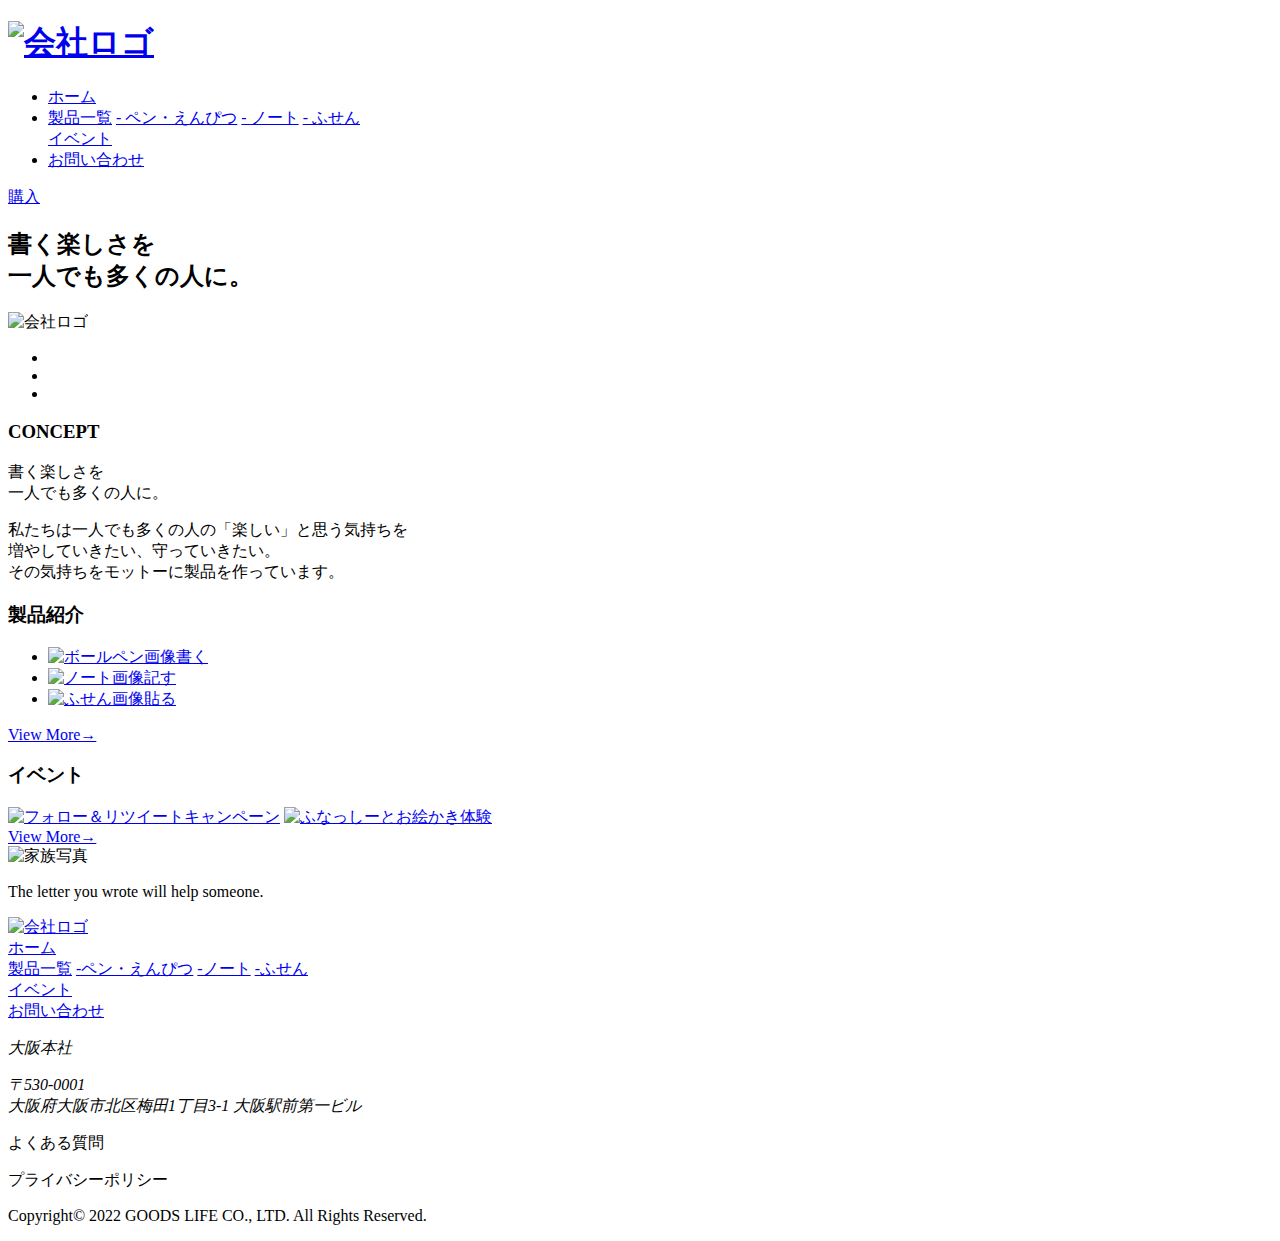
==== index.html @ 9e08b21b "Create index.html" ====
<!DOCTYPE html>
<html lang="ja">
  <head>
    <meta charset="UTF-8" />
    <meta http-equiv="X-UA-Compatible" content="IE=edge" />
    <meta name="viewport" content="width=device-width, initial-scale=1.0" />
    <title>GOODS LIFE (グッズライフ) | 公式サイト</title>
    <link rel="stylesheet" href="css/style_reset.css" />
    <link rel="stylesheet" href="css/vegas.min.css" />
    <link rel="stylesheet" href="css/slick.css" />
    <link rel="stylesheet" href="css/slick-theme.css" />
    <link rel="stylesheet" href="css/style.css" />
  </head>

  <body class="topPage" id="topPage">
    <div class="wrap">
      <header>
        <h1 class="h1logo">
          <a href="#" id="page_top"
            ><img
              src="images/SVG/logo_color.svg"
              alt="会社ロゴ"
              width="300"
              height="94"
          /></a>
        </h1>
        <nav class="header_nav">
          <div class="nav_box">
            <ul class="nav_hamburger">
              <li>
                <a class="btn border" href="#page_top"><span>ホーム</span></a>
              </li>
              <li>
                <a class="btn border" href="product.html"
                  ><span>製品一覧</span></a
                >
                <a class="btn" href="product.html"
                  ><span>- ペン・えんぴつ</span></a
                >
                <a class="btn" href="product.html"><span>- ノート</span></a>
                <a class="btn" href="product.html"><span>- ふせん</span></a>
              </li>

              <a class="btn border" href="event.html"><span>イベント</span></a>

              <li>
                <a class="btn border" href="contact.html"
                  ><span>お問い合わせ</span></a
                >
              </li>
            </ul>
          </div>
        </nav>
        <div class="btn_design">
          <div class="buy_btn">
            <a href="https://www.rakuten.co.jp/" target="_blank">購入</a>
          </div>
          <div class="menu_btn" id="menu_btn">
            <span></span><span></span><span></span>
          </div>
        </div>
      </header>

      <main>
        <div class="main_view">
          <div class="main_logo">
            <h2 class="logo_slide">
              書く楽しさを<br />
              一人でも多くの人に。
            </h2>
            <img
              src="images/SVG/logo_monotone.svg"
              alt="会社ロゴ"
              width="300"
              height="94"
            />
          </div>
          <ul class="slide">
            <li><img src="images/redpen.jpg" alt="" width="3" height="2" /></li>
            <li>
              <img src="images/color_note.jpg" alt="" width="3" height="2" />
            </li>
            <li>
              <img src="images/color_husen.jpg" alt="" width="3" height="2" />
            </li>
          </ul>
        </div>

        <section class="concept_section">
          <div class="concept_Content">
            <h3 class="h3title">CONCEPT</h3>
            <p class="concept_message">
              書く楽しさを<br />
              一人でも多くの人に。
            </p>
            <p class="concept_index">
              私たちは一人でも多くの人の「楽しい」と思う気持ちを<br />
              増やしていきたい、守っていきたい。<br />
              その気持ちをモットーに製品を作っています。
            </p>
          </div>
        </section>

        <section class="product_section">
          <div class="product_Content">
            <h3 class="h3title">製品紹介</h3>
            <ul class="product_Slide">
              <li>
                <a href="product.html"
                  ><img
                    src="images/redpen.jpg"
                    alt="ボールペン画像"
                    width="499"
                    height="323"
                  /><span>書く</span></a
                >
              </li>
              <li>
                <a href="product.html">
                  <img
                    src="images/plan_note.jpg"
                    alt="ノート画像"
                    width="499"
                    height="323"
                  /><span>記す</span></a
                >
              </li>
              <li>
                <a href="product.html">
                  <img
                    src="images/onecolor_husen.jpg"
                    alt="ふせん画像"
                    width="499"
                    height="323"
                  /><span>貼る</span></a
                >
              </li>
            </ul>
            <a class="hero_btn" href="product.html">View More→</a>
          </div>
        </section>

        <section class="event_section">
          <div class="event_Content">
            <h3 class="h3title">イベント</h3>
            <div class="banner_Slide">
              <a href="event.html" class="bannerSlide_img1"
                ><img
                  src="images/pen_banner.png"
                  alt="フォロー＆リツイートキャンペーン"
                  width="485"
                  height="280"
              /></a>
              <a href="event.html" class="bannerSlide_img2">
                <img
                  src="images/picture_eventbanner.png"
                  alt="ふなっしーとお絵かき体験"
                  width="485"
                  height="280"
              /></a>
            </div>
            <a class="hero_btn" href="event.html">View More→</a>
          </div>
        </section>
      </main>

      <footer>
        <div class="footer_box1">
          <img src="images/familyphoto.jpg" alt="家族写真" />
          <div class="family_logo">
            <p>The letter you wrote <span>will help someone.</span></p>
          </div>
        </div>
        <div class="footer_box2">
          <a href="#">
            <img
              src="images/SVG/logo_monotone.svg"
              alt="会社ロゴ"
              width="300"
              height="94"
            />
          </a>
          <nav class="footer_nav">
            <div class="home_nav">
              <a href="#"><span>ホーム</span></a>
            </div>
            <div class="product_nav">
              <a href="product.html"><span>製品一覧</span></a>
              <a href="product.html"><span>-ペン・えんぴつ</span></a>
              <a href="product.html"><span>-ノート</span></a>
              <a href="product.html"><span>-ふせん</span></a>
            </div>
            <div class="event_nav">
              <a href="event.html"><span>イベント</span></a>
            </div>
            <div class="contact_nav">
              <a href="contact.html"><span>お問い合わせ</span></a>
            </div>
          </nav>
          <address>
            <div class="footer_address">
              <p>大阪本社</p>
              <p>
                〒530-0001<br />
                大阪府大阪市北区梅田1丁目3-1 大阪駅前第一ビル
              </p>
            </div>
          </address>
          <div class="footer_copyright">
            <div class="footer_privacy">
              <p>よくある質問</p>
              <p>プライバシーポリシー</p>
            </div>
            <p class="footercopyright_item">
              Copyright© 2022 GOODS LIFE CO., LTD. All Rights Reserved.
            </p>
          </div>
        </div>
      </footer>
    </div>

    <script src="https://ajax.googleapis.com/ajax/libs/jquery/3.6.0/jquery.min.js"></script>
    <script src="js/vegas.min.js"></script>
    <script src="js/slick.min.js"></script>

    <script>
      $(document).ready(function () {
        $(".slide").slick({
          autoplay: true,
          fade: true,
          cssEase: "linear",
          speed: 2000,
          autoplaySpeed: 2000,
        });
      });

      $(document).ready(function () {
        $(".product_Slide").slick({
          dots: true,
          infinite: true,
          slidesToShow: 2,
          slidesToScroll: 1,
          arrows: true,
          prevArrow:
            '<img src="images/矢印ボタン　左2.jpeg" class="slide-arrow prev-arrow">',
          nextArrow:
            '<img src="images/矢印ボタン　右2.jpeg" class="slide-arrow next-arrow">',
          responsive: [
            {
              breakpoint: 640,
              settings: {
                slidesToShow: 1,
                slidesToScroll: 1,
                autoplay: true,
              },
            },
          ],
        });
      });

      function toggleNav() {
        let body = document.body;
        let menu_btn = document.getElementById("menu_btn");
        menu_btn.addEventListener("pointerup", function () {
          body.classList.toggle("navOpen");
        });
      }
      toggleNav();

      function btn() {
        let body = document.body;
        let btn = document.getElementsByClassName("btn");
        let btns = Array.from(btn);
        btns.forEach(function (btn) {
          btn.addEventListener("pointerup", function () {
            body.classList.remove("navOpen");
          });
        });
      }
      btn();

      $(".menu_btn").click(function () {
        $(this).toggleClass("active");
      });
    </script>
  </body>
</html>
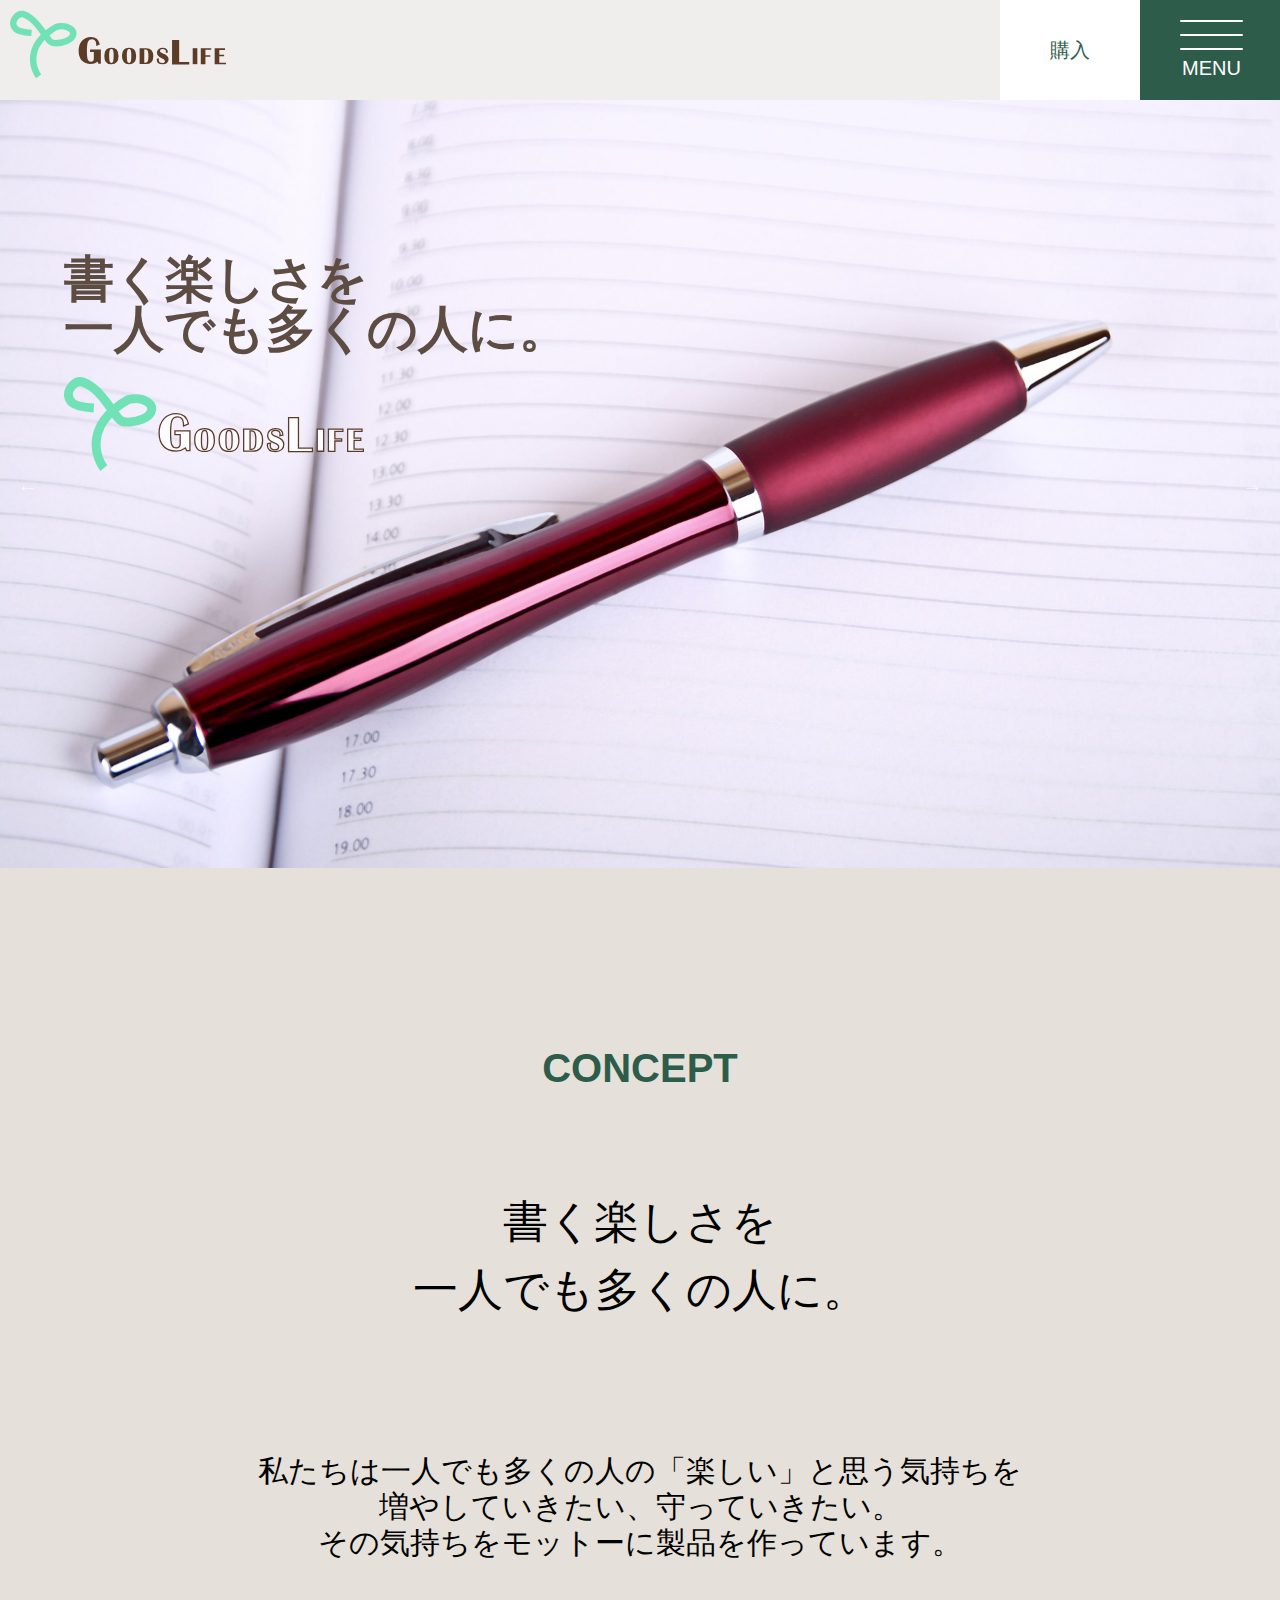
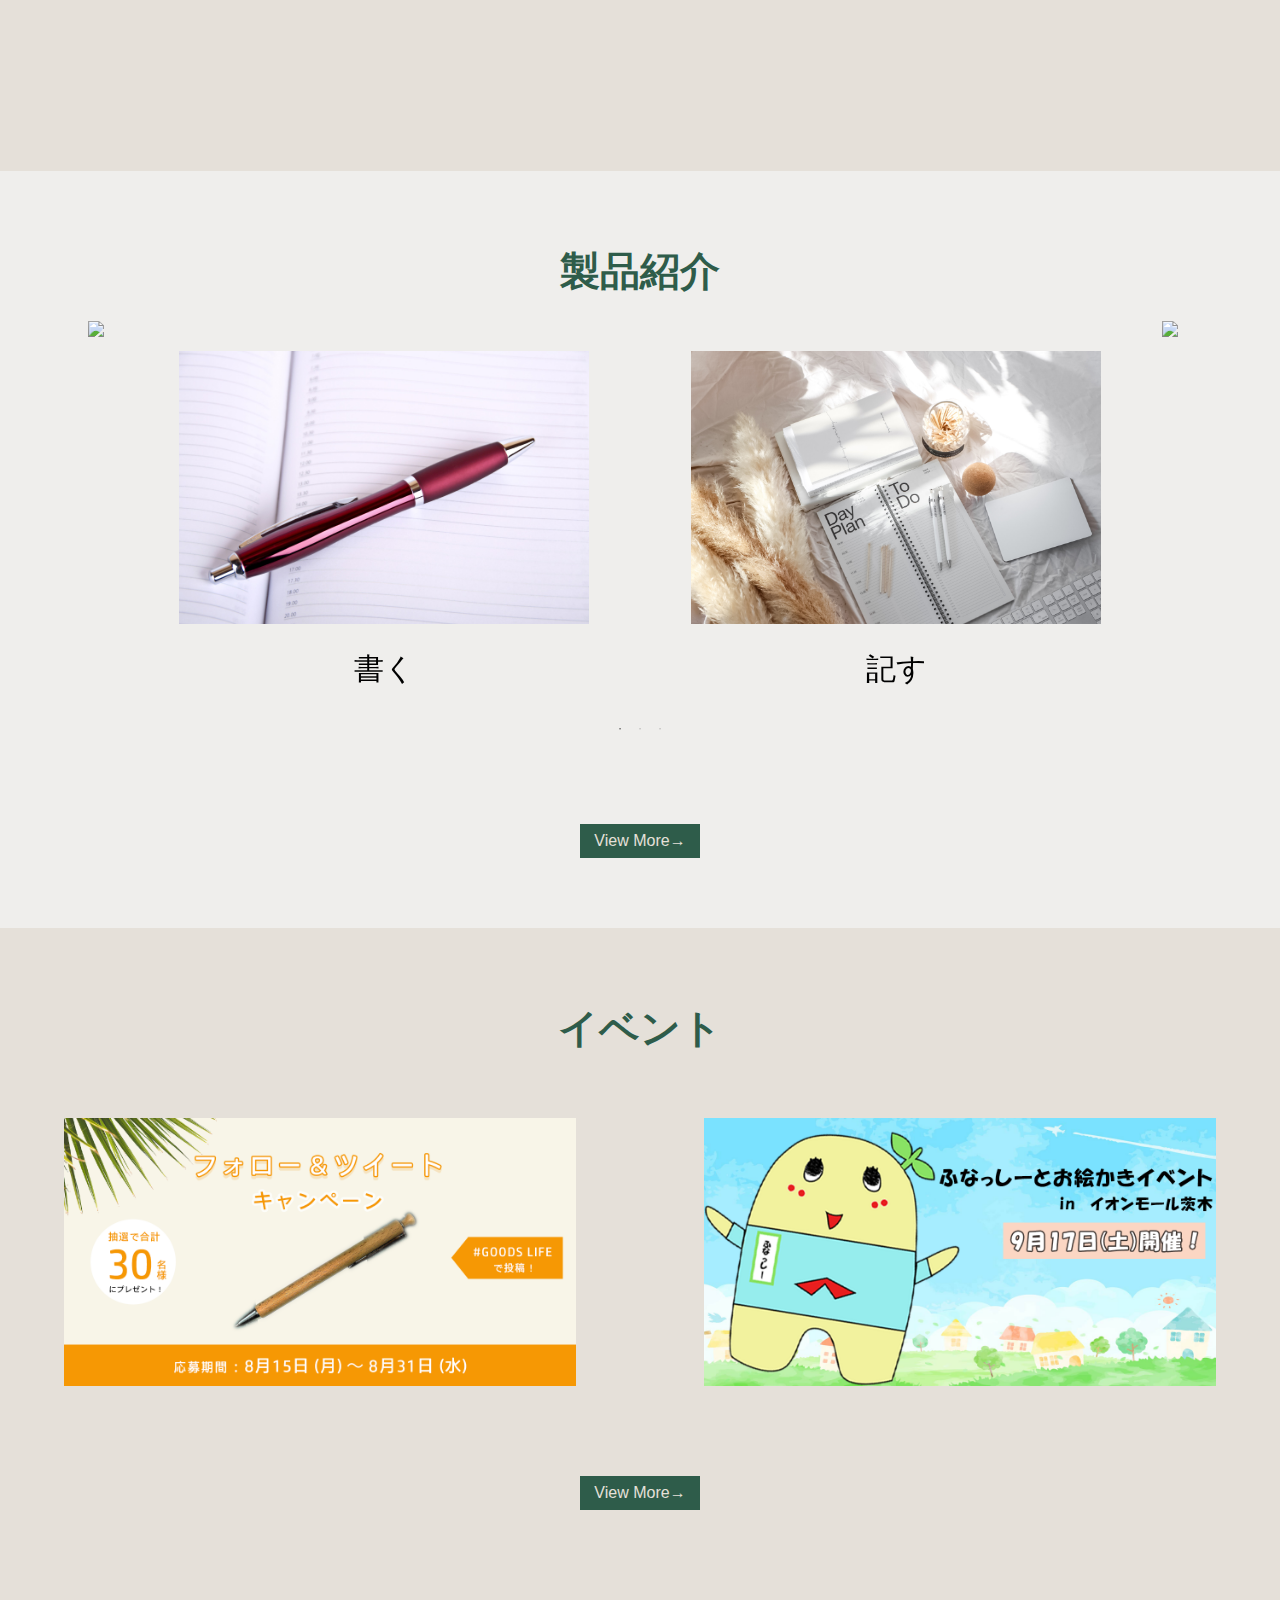
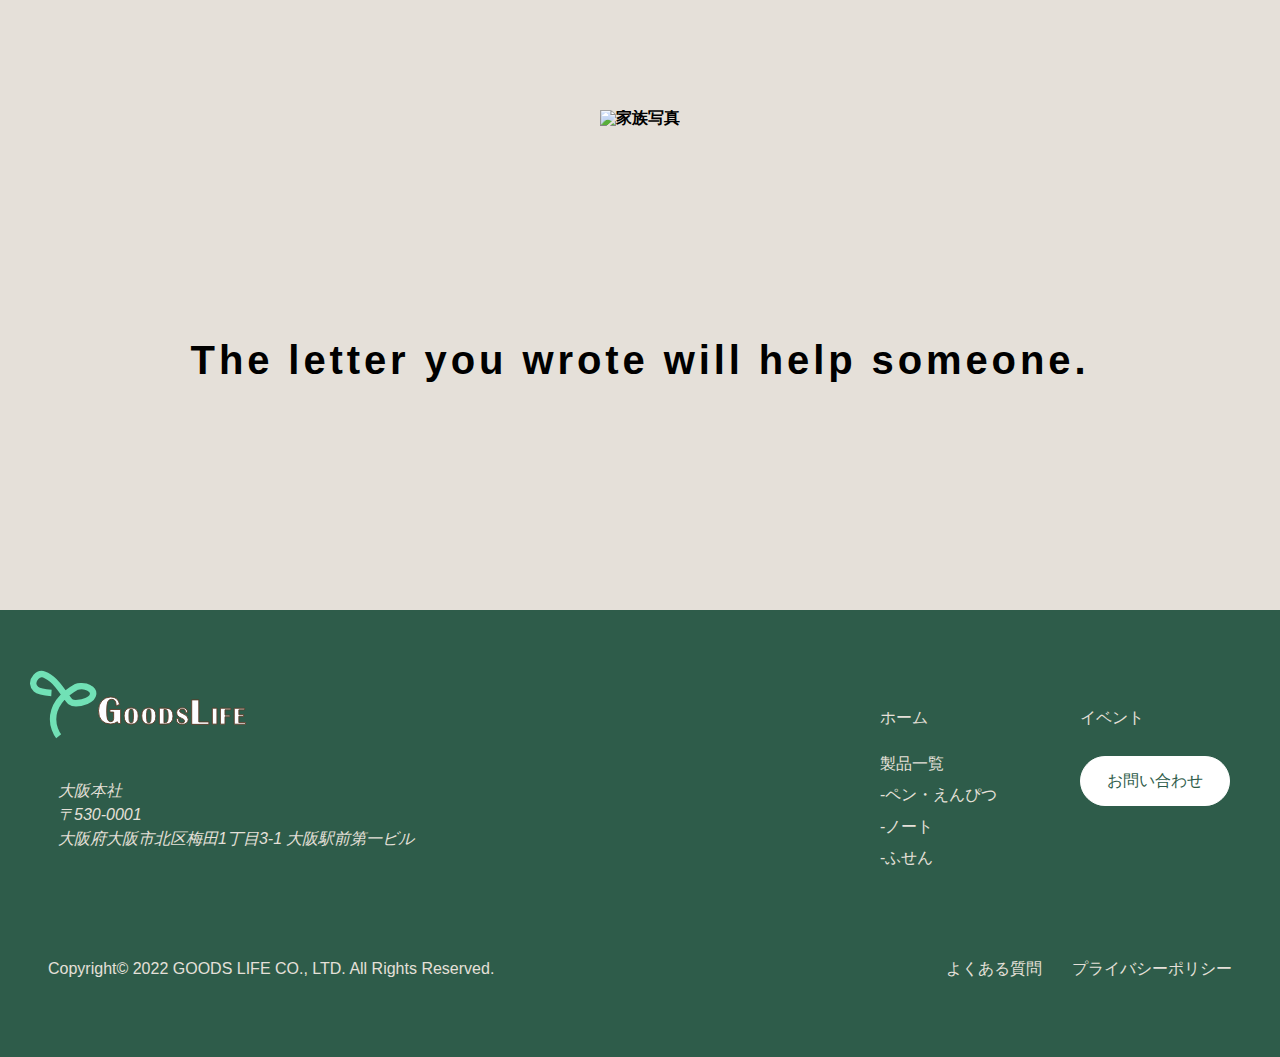
==== commit 253fb745: "Update index.html" ====
--- a/index.html
+++ b/index.html
@@ -28,7 +28,7 @@
           <div class="nav_box">
             <ul class="nav_hamburger">
               <li>
-                <a class="btn border" href="#page_top"><span>ホーム</span></a>
+                <a class="btn border" href="index.html"><span>ホーム</span></a>
               </li>
               <li>
                 <a class="btn border" href="product.html"
--- a/css/vegas.min.css
+++ b/css/vegas.min.css
@@ -0,0 +1,2 @@
+.vegas-content-scrollable,.vegas-overlay,.vegas-slide,.vegas-slide-inner,.vegas-timer{position:absolute;top:0;left:0;bottom:0;right:0;overflow:hidden;border:none;padding:0;margin:0}.vegas-content-scrollable{position:relative;height:100%;overflow:auto}.vegas-overlay{opacity:.5;background:url(./overlays/02.png) center center}.vegas-timer{top:auto;bottom:0;height:2px}.vegas-timer-progress{width:0%;height:100%;background:#fff;transition:width ease-out}.vegas-timer-running .vegas-timer-progress{width:100%}.vegas-slide,.vegas-slide-inner{margin:0;padding:0;background:center center no-repeat;transform:translateZ(0);will-change:transform,opacity}body .vegas-container{overflow:hidden!important;position:relative}.vegas-video{min-width:100%;min-height:100%;width:auto;height:auto}body.vegas-container{overflow:auto;position:static;z-index:-2}body.vegas-container>.vegas-overlay,body.vegas-container>.vegas-slide,body.vegas-container>.vegas-timer{position:fixed;z-index:-1}.vegas-transition-blur,.vegas-transition-blur2{opacity:0;filter:blur(32px) brightness(1.01)}.vegas-transition-blur-in,.vegas-transition-blur2-in{opacity:1;filter:blur(0) brightness(1.01)}.vegas-transition-blur2-out{opacity:0}.vegas-transition-burn,.vegas-transition-burn2{opacity:0;filter:contrast(1000%) saturate(1000%)}.vegas-transition-burn-in,.vegas-transition-burn2-in{opacity:1;filter:contrast(100%) saturate(100%)}.vegas-transition-burn2-out{opacity:0;filter:contrast(1000%) saturate(1000%)}.vegas-transition-fade,.vegas-transition-fade2{opacity:0}.vegas-transition-fade-in,.vegas-transition-fade2-in{opacity:1}.vegas-transition-fade2-out{opacity:0}.vegas-transition-flash,.vegas-transition-flash2{opacity:0;filter:brightness(25)}.vegas-transition-flash-in,.vegas-transition-flash2-in{opacity:1;filter:brightness(1)}.vegas-transition-flash2-out{opacity:0;filter:brightness(25)}.vegas-transition-negative,.vegas-transition-negative2{opacity:0;filter:invert(100%)}.vegas-transition-negative-in,.vegas-transition-negative2-in{opacity:1;filter:invert(0)}.vegas-transition-negative2-out{opacity:0;filter:invert(100%)}.vegas-transition-slideDown,.vegas-transition-slideDown2{transform:translateY(-100%)}.vegas-transition-slideDown-in,.vegas-transition-slideDown2-in{transform:translateY(0)}.vegas-transition-slideDown2-out{transform:translateY(100%)}.vegas-transition-slideLeft,.vegas-transition-slideLeft2{transform:translateX(100%)}.vegas-transition-slideLeft-in,.vegas-transition-slideLeft2-in{transform:translateX(0)}.vegas-transition-slideLeft2-out,.vegas-transition-slideRight,.vegas-transition-slideRight2{transform:translateX(-100%)}.vegas-transition-slideRight-in,.vegas-transition-slideRight2-in{transform:translateX(0)}.vegas-transition-slideRight2-out{transform:translateX(100%)}.vegas-transition-slideUp,.vegas-transition-slideUp2{transform:translateY(100%)}.vegas-transition-slideUp-in,.vegas-transition-slideUp2-in{transform:translateY(0)}.vegas-transition-slideUp2-out{transform:translateY(-100%)}.vegas-transition-swirlLeft,.vegas-transition-swirlLeft2{transform:scale(2) rotate(35deg);opacity:0}.vegas-transition-swirlLeft-in,.vegas-transition-swirlLeft2-in{transform:scale(1) rotate(0);opacity:1}.vegas-transition-swirlLeft2-out,.vegas-transition-swirlRight,.vegas-transition-swirlRight2{transform:scale(2) rotate(-35deg);opacity:0}.vegas-transition-swirlRight-in,.vegas-transition-swirlRight2-in{transform:scale(1) rotate(0);opacity:1}.vegas-transition-swirlRight2-out{transform:scale(2) rotate(35deg);opacity:0}.vegas-transition-zoomIn,.vegas-transition-zoomIn2{transform:scale(0);opacity:0}.vegas-transition-zoomIn-in,.vegas-transition-zoomIn2-in{transform:scale(1);opacity:1}.vegas-transition-zoomIn2-out,.vegas-transition-zoomOut,.vegas-transition-zoomOut2{transform:scale(2);opacity:0}.vegas-transition-zoomOut-in,.vegas-transition-zoomOut2-in{transform:scale(1);opacity:1}.vegas-transition-zoomOut2-out{transform:scale(0);opacity:0}.vegas-animation-kenburns{-webkit-animation:kenburns ease-out;animation:kenburns ease-out}@-webkit-keyframes kenburns{0%{transform:scale(1.5)}100%{transform:scale(1)}}@keyframes kenburns{0%{transform:scale(1.5)}100%{transform:scale(1)}}.vegas-animation-kenburnsDownLeft{-webkit-animation:kenburnsDownLeft ease-out;animation:kenburnsDownLeft ease-out}@-webkit-keyframes kenburnsDownLeft{0%{transform:scale(1.5) translate(10%,-10%)}100%{transform:scale(1) translate(0,0)}}@keyframes kenburnsDownLeft{0%{transform:scale(1.5) translate(10%,-10%)}100%{transform:scale(1) translate(0,0)}}.vegas-animation-kenburnsDownRight{-webkit-animation:kenburnsDownRight ease-out;animation:kenburnsDownRight ease-out}@-webkit-keyframes kenburnsDownRight{0%{transform:scale(1.5) translate(-10%,-10%)}100%{transform:scale(1) translate(0,0)}}@keyframes kenburnsDownRight{0%{transform:scale(1.5) translate(-10%,-10%)}100%{transform:scale(1) translate(0,0)}}.vegas-animation-kenburnsDown{-webkit-animation:kenburnsDown ease-out;animation:kenburnsDown ease-out}@-webkit-keyframes kenburnsDown{0%{transform:scale(1.5) translate(0,-10%)}100%{transform:scale(1) translate(0,0)}}@keyframes kenburnsDown{0%{transform:scale(1.5) translate(0,-10%)}100%{transform:scale(1) translate(0,0)}}.vegas-animation-kenburnsLeft{-webkit-animation:kenburnsLeft ease-out;animation:kenburnsLeft ease-out}@-webkit-keyframes kenburnsLeft{0%{transform:scale(1.5) translate(10%,0)}100%{transform:scale(1) translate(0,0)}}@keyframes kenburnsLeft{0%{transform:scale(1.5) translate(10%,0)}100%{transform:scale(1) translate(0,0)}}.vegas-animation-kenburnsRight{-webkit-animation:kenburnsRight ease-out;animation:kenburnsRight ease-out}@-webkit-keyframes kenburnsRight{0%{transform:scale(1.5) translate(-10%,0)}100%{transform:scale(1) translate(0,0)}}@keyframes kenburnsRight{0%{transform:scale(1.5) translate(-10%,0)}100%{transform:scale(1) translate(0,0)}}.vegas-animation-kenburnsUpLeft{-webkit-animation:kenburnsUpLeft ease-out;animation:kenburnsUpLeft ease-out}@-webkit-keyframes kenburnsUpLeft{0%{transform:scale(1.5) translate(10%,10%)}100%{transform:scale(1) translate(0,0)}}@keyframes kenburnsUpLeft{0%{transform:scale(1.5) translate(10%,10%)}100%{transform:scale(1) translate(0,0)}}.vegas-animation-kenburnsUpRight{-webkit-animation:kenburnsUpRight ease-out;animation:kenburnsUpRight ease-out}@-webkit-keyframes kenburnsUpRight{0%{transform:scale(1.5) translate(-10%,10%)}100%{transform:scale(1) translate(0,0)}}@keyframes kenburnsUpRight{0%{transform:scale(1.5) translate(-10%,10%)}100%{transform:scale(1) translate(0,0)}}.vegas-animation-kenburnsUp{-webkit-animation:kenburnsUp ease-out;animation:kenburnsUp ease-out}@-webkit-keyframes kenburnsUp{0%{transform:scale(1.5) translate(0,10%)}100%{transform:scale(1) translate(0,0)}}@keyframes kenburnsUp{0%{transform:scale(1.5) translate(0,10%)}100%{transform:scale(1) translate(0,0)}}
+/*# sourceMappingURL=vegas.min.css.map */
--- a/css/style.css
+++ b/css/style.css
@@ -0,0 +1,915 @@
+@charset "utf-8";
+
+body {
+  font-size: 1.6rem;
+  font-family: Arial, Helvetica, sans-serif;
+  color: black;
+  background: #e5e0d9;
+}
+.wrap {
+  overflow: hidden;
+}
+/*navの共通部分*/
+header {
+  position: fixed;
+  top: 0px;
+  left: 0;
+  width: 100%;
+  background: #efeeec;
+  z-index: 900;
+  display: flex;
+  justify-content: space-between;
+}
+.h1logo {
+  padding: 10px 10px;
+}
+.h1logo img,
+.main_logo img {
+  width: 216px;
+  height: 69px;
+}
+.btn_design {
+  display: flex;
+  position: relative;
+  z-index: 999;
+  cursor: pointer;
+}
+.header_nav {
+  background: #2e5c4a;
+  position: fixed;
+  width: 280px;
+  height: 100%;
+  right: 0;
+  top: 0;
+  transform: translateX(100%);
+  transition: all 0.5s;
+  z-index: 998;
+}
+.navOpen .header_nav {
+  transform: translateX(0);
+}
+.nav_hamburger {
+  display: block;
+  border-bottom: 1px solid #fff;
+  padding-top: 100px;
+}
+.nav_hamburger a {
+  display: block;
+  color: #fff;
+  padding: 2em;
+}
+.nav_hamburger a span:hover {
+  border-bottom: 1px solid;
+}
+.border {
+  border-top: 1px solid #fff;
+}
+.buy_btn {
+  height: 100px;
+  width: 140px;
+  background: #fff;
+  padding: 40px 0;
+  text-align: center;
+}
+.buy_btn a {
+  color: #2e5c4a;
+  font-size: 2rem;
+}
+.menu_btn {
+  height: 100px;
+  width: 140px;
+  background: #2e5c4a;
+  color: #fff;
+  transition: all 0.5s;
+  position: relative;
+}
+.menu_btn span {
+  position: absolute;
+  display: inline-block;
+  left: 40px;
+  height: 2px;
+  border-radius: 5px;
+  background: #fff;
+  width: 45%;
+  text-align: center;
+  margin: 0 auto;
+  transition: all 0.5s;
+}
+.menu_btn span:nth-of-type(1) {
+  top: 20px;
+}
+.menu_btn span:nth-of-type(2) {
+  top: 34px;
+}
+.menu_btn span:nth-of-type(3) {
+  top: 48px;
+}
+.menu_btn span:nth-of-type(3)::after {
+  content: "Menu";
+  position: absolute;
+  top: 10px;
+  left: 2px;
+  color: #fff;
+  font-size: 2rem;
+  text-transform: uppercase;
+}
+.menu_btn.active span:nth-of-type(1) {
+  top: 26px;
+  left: 40px;
+  transform: translateY(6px) rotate(-45deg);
+  width: 40%;
+}
+.menu_btn.active span:nth-of-type(2) {
+  opacity: 0;
+}
+.menu_btn.active span:nth-of-type(3) {
+  top: 38px;
+  left: 40px;
+  transform: translateY(-6px) rotate(45deg);
+  width: 40%;
+}
+.menu_btn.active span:nth-of-type(3)::after {
+  content: "Close";
+  transform: translateY(0) rotate(-45deg);
+  top: 17px;
+  right: -55px;
+}
+
+/*共通タイトルページ*/
+.product_titlebox,
+.event_titlebox,
+.contact_titlebox {
+  padding-top: 300px;
+  margin: 0 auto;
+}
+.product_titlebox::before {
+  content: "";
+  display: inline-block;
+  width: 1920px;
+  height: 100px;
+  background: url(../images/SVG/product_backgroundlogo.svg) no-repeat;
+}
+.event_titlebox::before {
+  content: "";
+  display: inline-block;
+  width: 1920px;
+  height: 100px;
+  background: url(../images/SVG/event_backgroundlogo.svg) no-repeat;
+}
+.contact_titlebox::before {
+  content: "";
+  display: inline-block;
+  width: 1920px;
+  height: 100px;
+  background: url(../images/SVG/contact_backgroundlogo.svg) no-repeat;
+}
+.title {
+  font-size: 5rem;
+  color: #2e5c4a;
+  padding: 0 0 0.5em 0;
+  text-align: center;
+}
+/*HOMEページ*/
+.main_view {
+  position: relative;
+  max-width: 100%;
+  margin: 100px 0 0;
+}
+.main_logo {
+  position: absolute;
+  top: 20%;
+  left: 5%;
+  right: 0;
+  z-index: 100;
+  width: 100%;
+  height: 100%;
+}
+.logo_slide {
+  font-size: 5rem;
+  color: #5c4c42;
+}
+.main_logo img {
+  width: 300px;
+  height: 100px;
+  margin: 2rem 0;
+}
+.slide img {
+  width: 100%;
+  height: 60vw;
+  object-fit: cover;
+}
+.slick-next,
+.slick-prev {
+  width: 35px;
+  height: 35px;
+  right: 10px;
+  z-index: 110;
+}
+.slick-prev {
+  left: 10px;
+}
+.slick-dots > li:only-child {
+  display: none;
+}
+.concept_section {
+  margin: 150px 0;
+}
+.concept_Content {
+  max-width: 1366px;
+  margin: 0 auto;
+}
+.h3title {
+  color: #2e5c4a;
+  text-align: center;
+  font-size: 4rem;
+  padding: 30px 0;
+}
+.concept_section p {
+  text-align: center;
+  padding: 70px 0 60px 0;
+}
+.concept_message {
+  font-size: 4.5rem;
+  line-height: 1.5;
+}
+.concept_index {
+  font-size: 3rem;
+  line-height: 1.2;
+}
+.product_section {
+  background: #efeeec;
+}
+.product_Content {
+  max-width: 1366px;
+  text-align: center;
+  margin: 0 auto;
+  padding: 50px 0 20px;
+}
+.product_Slide {
+  width: 80%;
+  margin: 0 auto;
+}
+.product_Slide li {
+  margin: 3rem 0;
+}
+.product_Slide a {
+  font-size: 3rem;
+  color: black;
+}
+.product_Slide a:hover {
+  filter: brightness(50%);
+}
+.product_Slide a img {
+  width: 80%;
+  display: block;
+  margin: 0 auto;
+}
+.product_Slide a span {
+  display: block;
+  margin: 1em 0;
+}
+.slide-arrow {
+  bottom: 0;
+  cursor: pointer;
+  margin: auto;
+  position: absolute;
+  top: 0;
+  width: 30px;
+}
+.prev-arrow {
+  left: -40px;
+}
+.next-arrow {
+  right: -40px;
+}
+.hero_btn {
+  display: inline-block;
+  background: #2e5c4a;
+  padding: 0.5em;
+  border: 1px solid #2e5c4a;
+  width: 120px;
+  text-align: center;
+  color: #e5e0d9;
+  margin: 50px 0;
+}
+.hero_btn:hover {
+  background-color: #c7887f;
+  border: #c7887f 1px solid;
+  margin-left: 20px;
+  transition-property: background-color, border, margin-left;
+  transition-duration: 0.3s;
+  transition-timing-function: ease-in;
+  transition-delay: 0ms;
+}
+.event_section {
+  margin: 50px 0 150px;
+}
+.event_Content {
+  max-width: 1366px;
+  text-align: center;
+  margin: 0 auto;
+}
+.banner_Slide {
+  display: flex;
+  justify-content: space-between;
+  margin: 4rem 0;
+}
+.banner_Slide img {
+  width: 80%;
+}
+.banner_Slide a:hover {
+  filter: brightness(50%);
+}
+footer {
+  margin: 50px 0 0;
+}
+.footer_box1 {
+  position: relative;
+  text-align: center;
+  color: black;
+  height: 500px;
+  font-weight: bold;
+}
+.footer_box1 img {
+  width: 100%;
+  height: 100%;
+  object-fit: cover;
+  object-position: 0 35%;
+}
+.family_logo {
+  position: absolute;
+  height: 100%;
+  top: 0;
+  left: 0;
+  right: 0;
+  margin: auto;
+  display: flex;
+  align-items: center;
+  justify-content: center;
+  font-size: 40px;
+  line-height: 40px;
+  letter-spacing: 3.9px;
+}
+.footer_box2 {
+  background: #2e5c4a;
+  position: relative;
+  color: #e5e0d9;
+  padding: 50px 0 80px 0;
+}
+.footer_box2 img {
+  width: 216px;
+  height: 69px;
+  margin: 10px 3rem;
+}
+.footer_nav {
+  position: absolute;
+  right: 0;
+  top: 100px;
+  display: grid;
+  grid-template-columns: 200px 200px;
+  grid-template-rows: auto auto;
+  grid-template-areas:
+    "areaA areaB"
+    "areaC areaD";
+}
+.footer_nav a {
+  color: #e5e0d9;
+}
+.product_nav a {
+  display: block;
+  margin-bottom: 0.6em;
+}
+.product_nav a span {
+  display: inline-block;
+  padding: 0 0 0.3em;
+  border-bottom: 1px solid #2e5c4a;
+}
+.footer_nav a span:hover {
+  border-bottom: 1px solid #fff;
+}
+.home_nav {
+  grid-area: areaA;
+  padding: 0 0 30px;
+}
+.product_nav {
+  grid-area: areaC;
+}
+.event_nav {
+  grid-area: areaB;
+}
+.contact_nav {
+  grid-area: areaD;
+  display: flex;
+  justify-content: center;
+  align-items: center;
+  text-align: center;
+  background: #fff;
+  padding: 0.5em;
+  border: 1px solid #fff;
+  width: 150px;
+  height: 50px;
+  color: #2e5c4a;
+  border-radius: 25px;
+}
+.contact_nav:hover {
+  background: #e5e0d9;
+  cursor: pointer;
+}
+.contact_nav a {
+  color: #2e5c4a;
+}
+address {
+  line-height: 1.5;
+  padding: 30px 20px 50px 10px;
+  margin: 0 3em;
+}
+.footer_copyright {
+  display: flex;
+  justify-content: space-between;
+  flex-direction: row-reverse;
+  margin: 60px 3em 0 3em;
+}
+.footer_privacy {
+  display: flex;
+}
+.footer_privacy p {
+  margin-left: 3rem;
+}
+/*PRODUCTページ*/
+.pen_background,
+.husen_background {
+  background: #efeeec;
+  padding: 2rem 0 4rem 0;
+}
+.pen_box,
+.note_box,
+.husen_box {
+  max-width: 1366px;
+  margin: 0 auto;
+}
+.pen,
+.note,
+.husen {
+  display: flex;
+  justify-content: center;
+}
+.pen_item,
+.note_item,
+.husen_item {
+  max-width: 441px;
+  padding: 1rem 2.5rem 1rem 1rem;
+  position: relative;
+}
+.pen_img,
+.note_img,
+.husen_img {
+  width: 365px;
+  height: 294px;
+  margin: 0 auto;
+}
+.pen_img img,
+.note_img img,
+.husen_img img {
+  width: 100%;
+  height: 100%;
+  padding: 5% 5%;
+}
+.penitemdesc_title,
+.noteitemdesc_title,
+.husenitemdesc_title {
+  color: #2e5c4a;
+  font-size: 3.5rem;
+  border-bottom: 1px solid #707070;
+  text-align: center;
+  padding: 0.5em 0.5em 0.5em 0;
+}
+.penitemdesc_data,
+.noteitemdesc_data,
+.husenitemdesc_data {
+  padding: 5rem 1rem 2rem 1rem;
+  line-height: 1.3;
+}
+.money_name {
+  color: #5c3b27;
+  font-size: 2.5rem;
+  position: absolute;
+  bottom: -10px;
+  right: 0;
+}
+.note_background {
+  background: #c1d8cf;
+  padding: 2rem 0 4rem 0;
+}
+.husen_fontsize {
+  font-size: 1.5rem;
+}
+.footer_family {
+  position: relative;
+}
+.footerfamily_logo {
+  width: 30%;
+  position: absolute;
+  top: 20px;
+}
+/*EVENTページ*/
+.pen_campaign,
+.hunassi_event {
+  max-width: 1366px;
+  margin: 0 auto;
+  padding: 4rem 2em 6rem 2em;
+}
+.event_h3title {
+  color: #2e5c4a;
+  font-size: 3.5rem;
+  text-align: center;
+  border-bottom: #707070 1px solid;
+  padding: 4rem 0;
+}
+.penbanner_img,
+.hunassibanner_img {
+  margin: 8rem 0;
+}
+.penbanner_img img,
+.hunassibanner_img img {
+  width: 100%;
+}
+.penbanner_index {
+  text-align: center;
+  font-size: 2.8rem;
+  padding: 4rem 0;
+  line-height: 1.3;
+}
+.penbanner_detail {
+  padding: 2rem 0 6rem 0;
+  border: #2e5c4a 5px solid;
+  background: #efeeec;
+  margin-top: 8rem;
+  text-align: center;
+}
+.penbannerdetail_title,
+.hunassibannerdetail_title {
+  font-size: 3rem;
+  margin: 1rem 0 3rem 0;
+}
+.penbannerdetailtitle_day {
+  font-weight: bold;
+  color: #de8c0a;
+  font-size: 3rem;
+  margin-bottom: 8rem;
+}
+.penbannerdetailtitle_index {
+  width: 900px;
+  line-height: 3;
+  font-size: 2rem;
+  margin: 0 auto;
+  text-align: left;
+}
+.hunassi_event {
+  padding: 200px 2em 100px 2em;
+}
+.access_Box {
+  display: flex;
+  justify-content: space-between;
+  margin-top: 100px;
+}
+.hunassibannerdetailtitle_date {
+  font-size: 3rem;
+  color: #de8c0a;
+  font-weight: bold;
+  margin-bottom: 3rem;
+}
+.hunassibannerdetailtitle_index {
+  margin-bottom: 8rem;
+  font-size: 3rem;
+  font-weight: 600;
+  line-height: 1.7;
+}
+.access_map {
+  width: 50%;
+}
+.access_map iframe {
+  width: 100%;
+}
+
+/*CONTACTページ*/
+.contact_box {
+  max-width: 900px;
+  margin: 0 auto;
+  padding: 0 2em 5em 2em;
+}
+.contact_index {
+  padding: 8rem 0;
+  font-size: 2rem;
+  line-height: 1.8;
+  letter-spacing: 0.03em;
+}
+.form_explain {
+  color: red;
+}
+.form-label {
+  display: block;
+  margin: 35px 0;
+}
+input {
+  width: 100%;
+  height: 3em;
+}
+textarea {
+  width: 100%;
+  height: 15em;
+}
+.check_input {
+  width: 2em;
+}
+.pricvacy_check {
+  margin: 35px 0;
+  text-align: center;
+}
+.submit_Btn {
+  text-align: center;
+}
+.submit_button {
+  width: 10em;
+  background: #2e5c4a;
+  color: #e5e0d9;
+  border: #2e5c4a 1px solid;
+}
+/*スマホページ*/
+@media screen and (max-width: 1000px) {
+  /*HOMEページ*/
+  .banner_Slide {
+    display: block;
+  }
+  .bannerSlide_img2 {
+    display: block;
+    margin-top: 5em;
+  }
+  .family_logo {
+    font-size: 2.5rem;
+  }
+  .footer_box2 img {
+    display: block;
+    margin: 0 auto;
+  }
+  .footer_nav {
+    display: block;
+    right: 50px;
+    top: 200px;
+  }
+  .home_nav,
+  .product_nav,
+  .event_nav {
+    display: none;
+  }
+  .contact_nav {
+    margin: 1em;
+  }
+  address {
+    margin-top: 2em;
+  }
+  .footer_copyright {
+    display: block;
+  }
+  .footer_copyright p {
+    text-align: center;
+    margin-bottom: 1em;
+  }
+  .footer_privacy {
+    justify-content: center;
+  }
+  /*PRODUCTページ*/
+  .pen,
+  .note,
+  .husen {
+    display: block;
+  }
+  .pen_item,
+  .note_item,
+  .husen_item {
+    max-width: 900px;
+    display: flex;
+  }
+  .pen_img,
+  .note_img,
+  .husen_img {
+    width: 265px;
+    height: 194px;
+    margin: 0;
+    align-self: center;
+  }
+  .pen_img img,
+  .note_img img,
+  .husen_img img {
+    width: 265px;
+    height: 194px;
+  }
+  .penitem_desc,
+  .noteitem_desc,
+  .husenitem_desc {
+    padding: 1em 0 0 2em;
+  }
+  .penitemdesc_title,
+  .noteitemdesc_title,
+  .husenitemdesc_title {
+    font-size: 2.5rem;
+    text-align: left;
+    display: inline-block;
+  }
+  .money_name {
+    font-size: 2rem;
+  }
+}
+@media screen and (max-width: 640px) {
+  /*共通NAV*/
+  .h1logo {
+    display: flex;
+    justify-content: center;
+    align-items: center;
+  }
+  .buy_btn {
+    display: none;
+  }
+  /*共通タイトルページ*/
+  .product_titlebox::before {
+    width: 640px;
+    height: 50px;
+  }
+  .event_titlebox::before {
+    width: 640px;
+    height: 50px;
+  }
+  .contact_titlebox::before {
+    width: 640px;
+    height: 50px;
+  }
+  .title {
+    font-size: 3rem;
+  }
+  /*HOMEページ*/
+  .h1logo img,
+  .main_logo img {
+    width: 160px;
+    height: 50px;
+  }
+  .main_logo {
+    text-align: center;
+    margin: 0 auto;
+  }
+  .logo_slide {
+    font-size: 3.5rem;
+  }
+  .main_view .slide {
+    height: 60vh;
+    display: flex;
+  }
+  .slide img {
+    object-fit: cover;
+    height: 60vh;
+  }
+  .h3title {
+    font-size: 3rem;
+  }
+  .concept_section p {
+    padding: 70px 2em 60px;
+  }
+  .concept_message {
+    font-size: 3rem;
+    line-height: 1.5;
+  }
+  .concept_index {
+    font-size: 2rem;
+    line-height: 1.2;
+  }
+  .product_Content {
+    padding: 50px 2em 20px;
+  }
+  .product_Slide a {
+    font-size: 2rem;
+    font-weight: bold;
+  }
+  .footer_box1 {
+    position: relative;
+    text-align: center;
+    color: black;
+    height: 50%;
+    font-weight: bold;
+  }
+  .footer_box1 img {
+    object-position: 70% 35%;
+  }
+  .family_logo {
+    height: 0;
+    top: 40px;
+    left: 10px;
+    font-size: 2rem;
+    letter-spacing: 3px;
+    margin: 0;
+    display: flex;
+    align-items: left;
+    justify-content: left;
+  }
+  .family_logo span {
+    display: block;
+  }
+  .footer_nav {
+    display: block;
+    top: 50%;
+  }
+  /*PRODUCTページ*/
+  .pen,
+  .note,
+  .husen {
+    display: block;
+  }
+  .pen_item,
+  .note_item,
+  .husen_item {
+    display: block;
+    padding: 3em 0;
+  }
+  .pen_img,
+  .note_img,
+  .husen_img {
+    margin: 0 auto;
+  }
+  .penitem_desc,
+  .noteitem_desc,
+  .husenitem_desc {
+    padding: 1em 0 0 2em;
+    text-align: center;
+  }
+  .penitemdesc_title,
+  .noteitemdesc_title,
+  .husenitemdesc_title {
+    font-size: 2.5rem;
+    vertical-align: center;
+    display: inline-block;
+  }
+  .penitemdesc_data,
+  .noteitemdesc_data,
+  .husenitemdesc_data {
+    text-align: left;
+    padding: 5rem 2rem 2rem 1rem;
+    line-height: 1.6;
+  }
+  .money_name {
+    font-size: 2rem;
+    display: inline-block;
+    padding: 0 1em;
+  }
+  /*EVENTページ*/
+  .event_h3title {
+    font-size: 2.5rem;
+    padding: 2rem 0;
+    line-height: 1.3;
+  }
+  .penbanner_index {
+    text-align: left;
+    font-size: 1.6rem;
+    line-height: 1.5;
+  }
+  .penbannerdetail_title,
+  .hunassibannerdetail_title {
+    font-size: 2rem;
+  }
+  .penbannerdetailtitle_day {
+    font-size: 1.6rem;
+    margin-bottom: 2em;
+  }
+  .penbannerdetailtitle_index {
+    width: 100%;
+    line-height: 1.5;
+    font-size: 1.6rem;
+    margin-bottom: 2em;
+    padding: 0 1em;
+  }
+  .hunassi_event {
+    margin-bottom: 50px;
+  }
+  .access_Box {
+    display: block;
+    text-align: center;
+  }
+  .hunassibannerdetailtitle_date {
+    font-size: 1.6rem;
+  }
+  .hunassibannerdetailtitle_index {
+    font-size: 1.6rem;
+  }
+  .access_map {
+    width: 80%;
+    height: 170px;
+    margin: 0 auto;
+  }
+  .access_map iframe {
+    width: 100%;
+    height: 100%;
+  }
+  /*CONTACTページ*/
+  .contact_index {
+    padding: 8rem 0;
+    font-size: 1.6rem;
+    line-height: 1.5;
+    letter-spacing: 0.03em;
+  }
+}
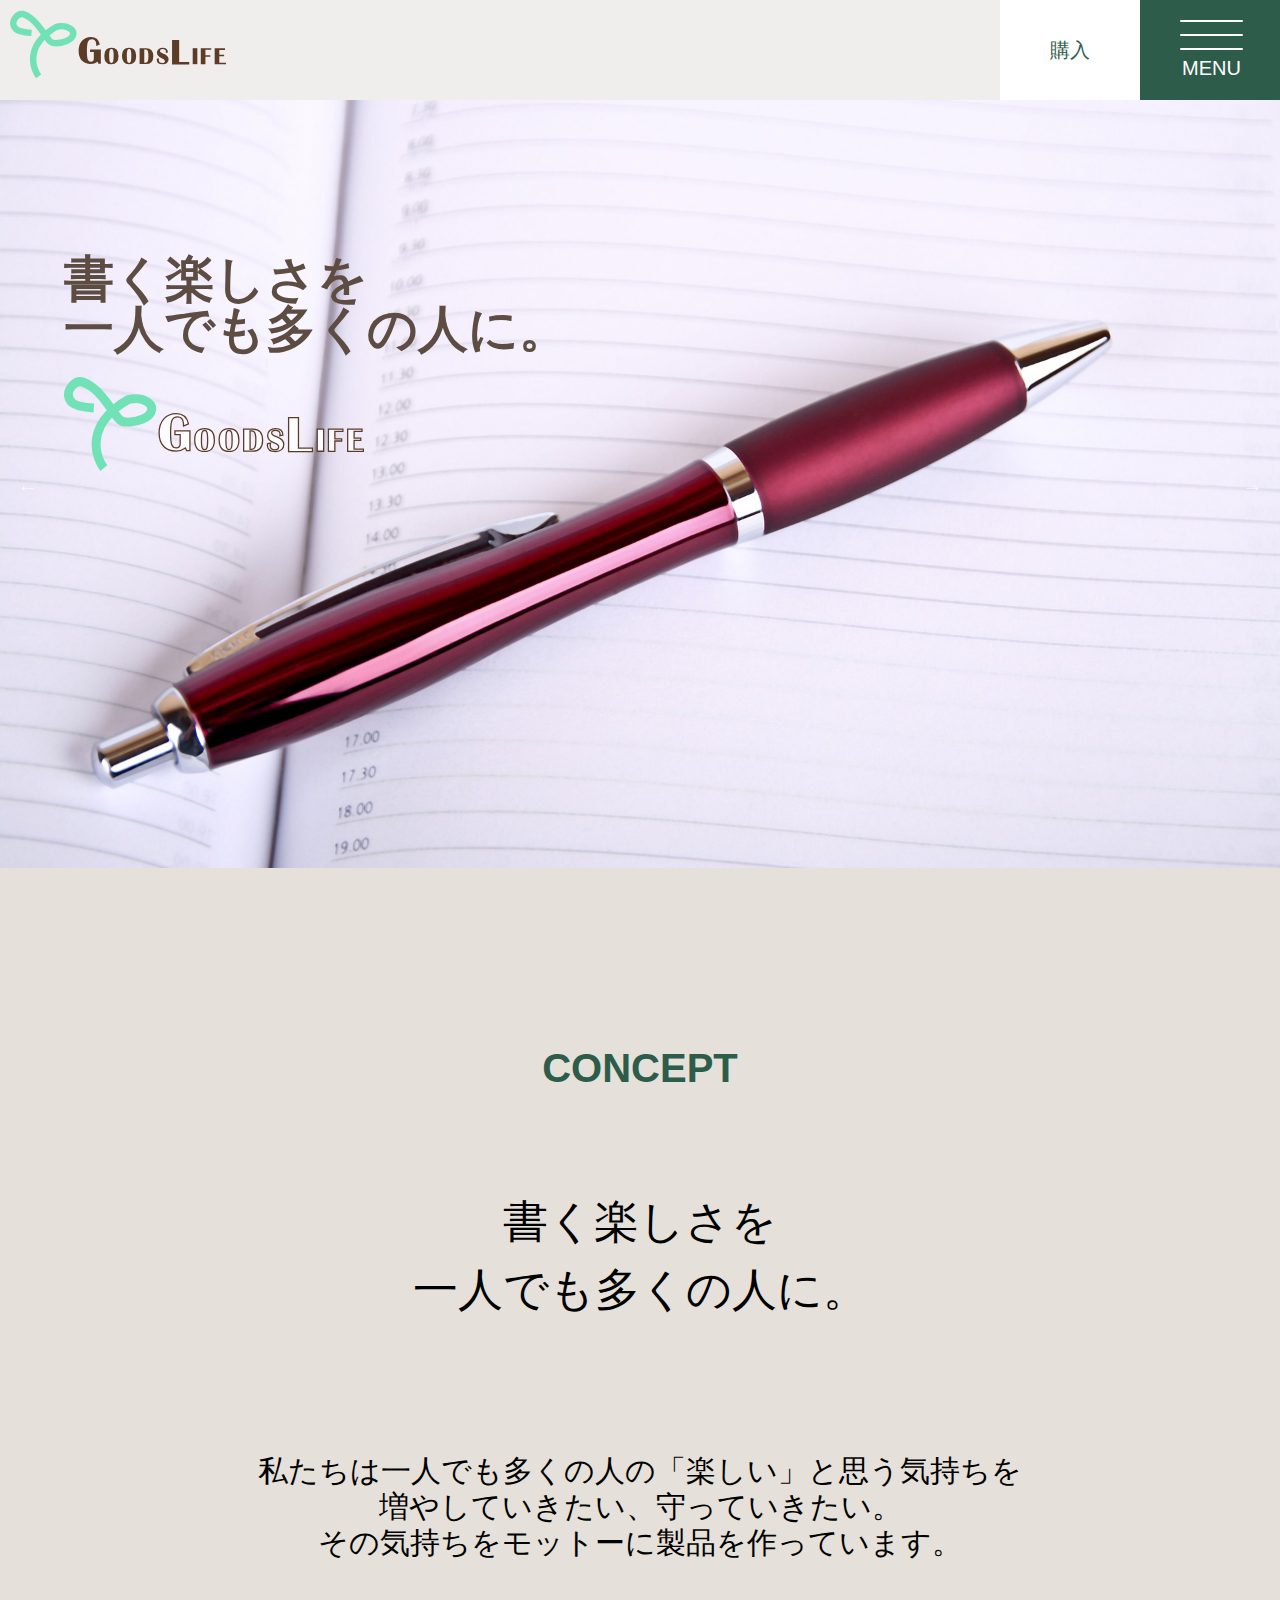
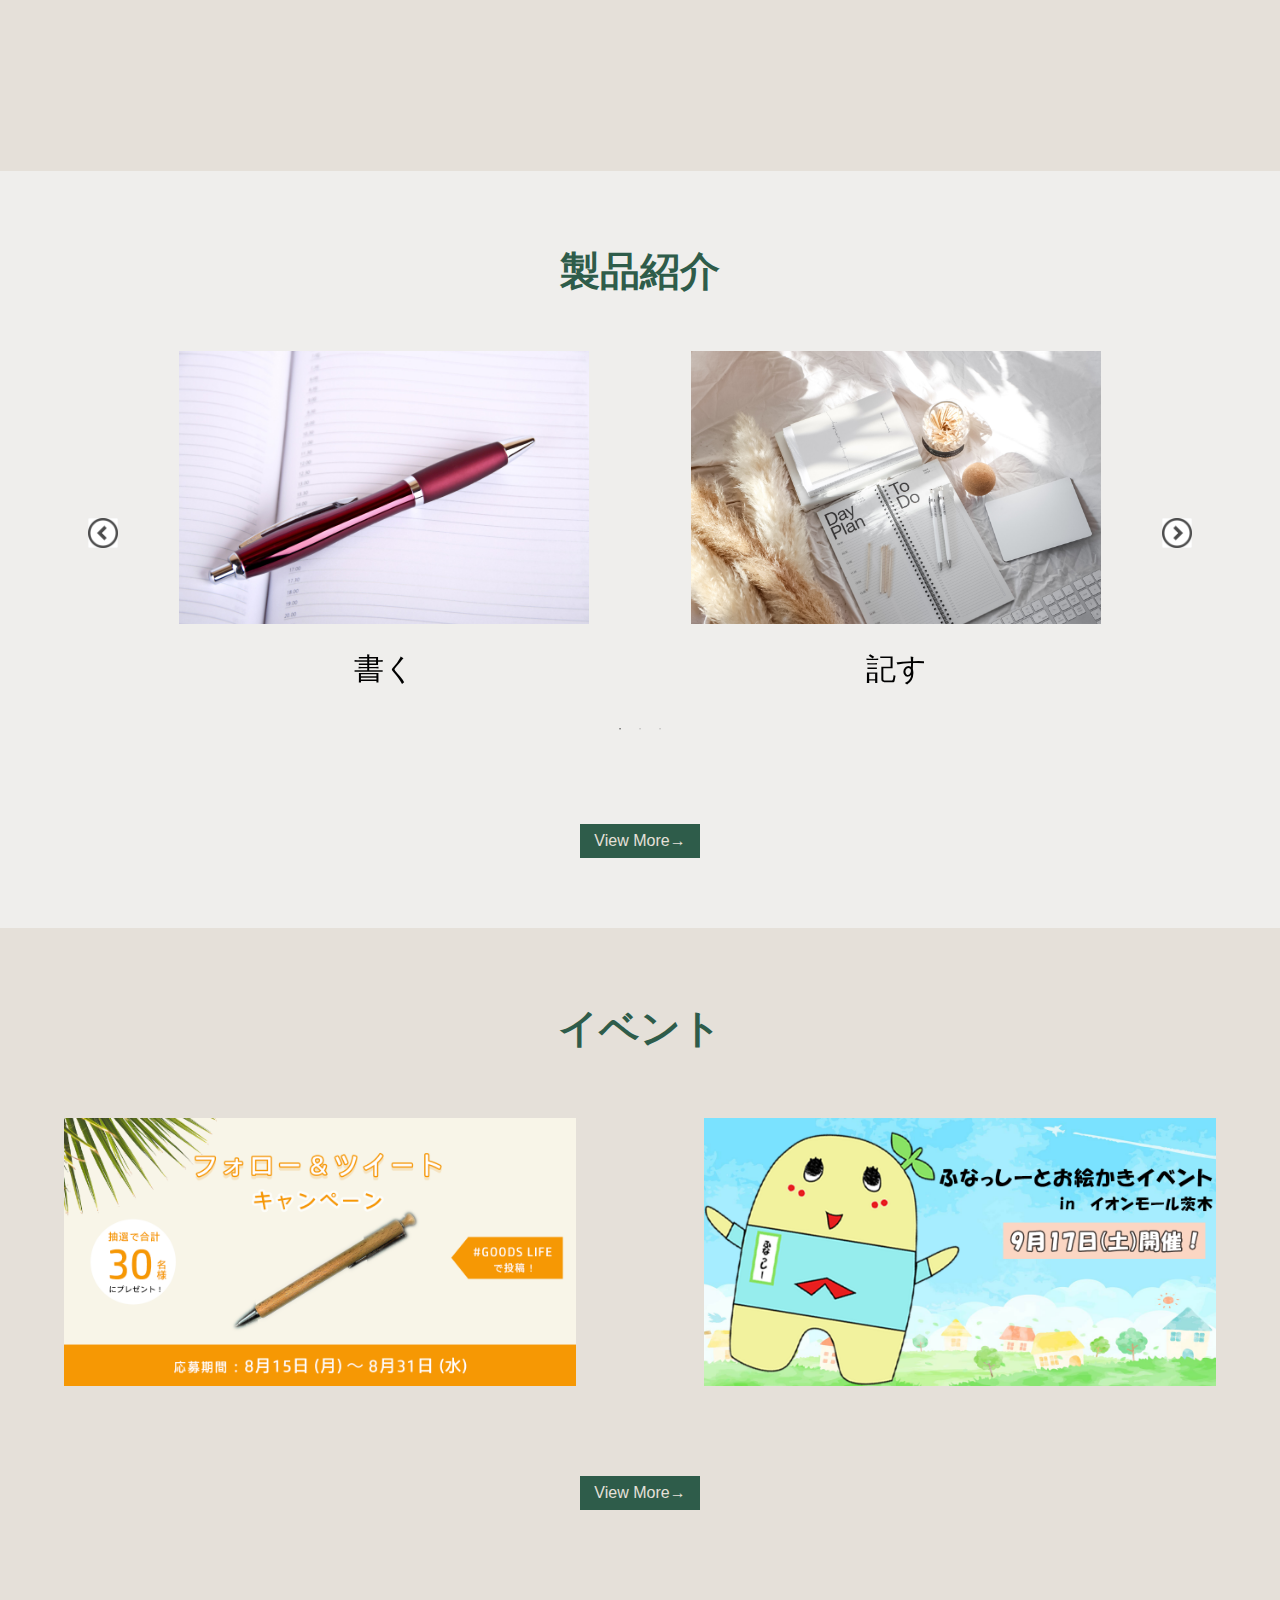
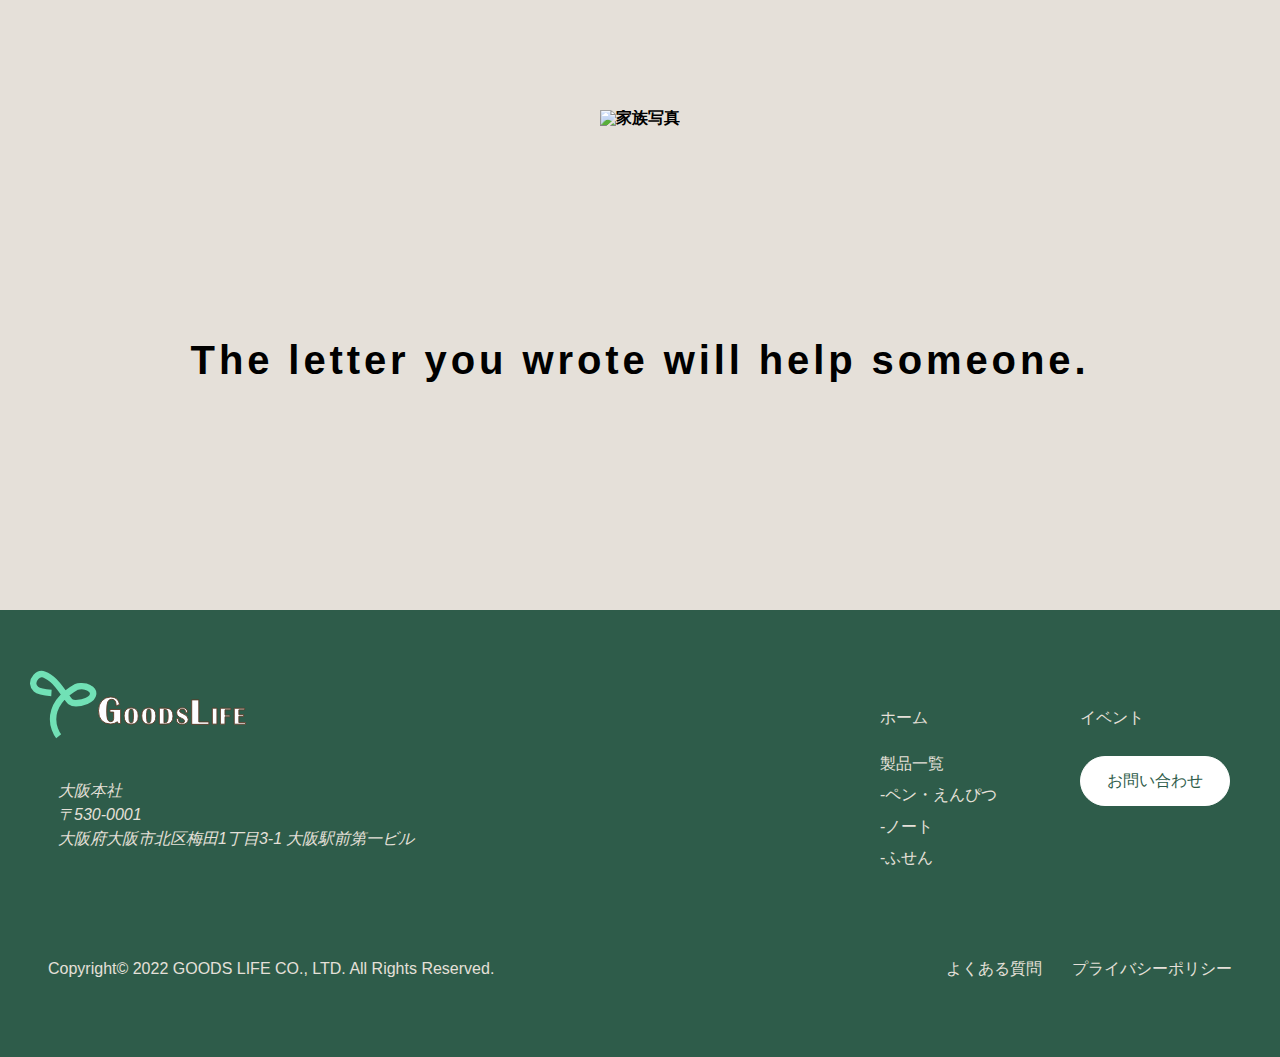
==== commit 70903ed2: "Update index.html" ====
--- a/index.html
+++ b/index.html
@@ -242,9 +242,9 @@
           slidesToScroll: 1,
           arrows: true,
           prevArrow:
-            '<img src="images/矢印ボタン　左2.jpeg" class="slide-arrow prev-arrow">',
+            '<img src="images/btn_left.jpeg" class="slide-arrow prev-arrow">',
           nextArrow:
-            '<img src="images/矢印ボタン　右2.jpeg" class="slide-arrow next-arrow">',
+            '<img src="images/btn_right.jpeg" class="slide-arrow next-arrow">',
           responsive: [
             {
               breakpoint: 640,
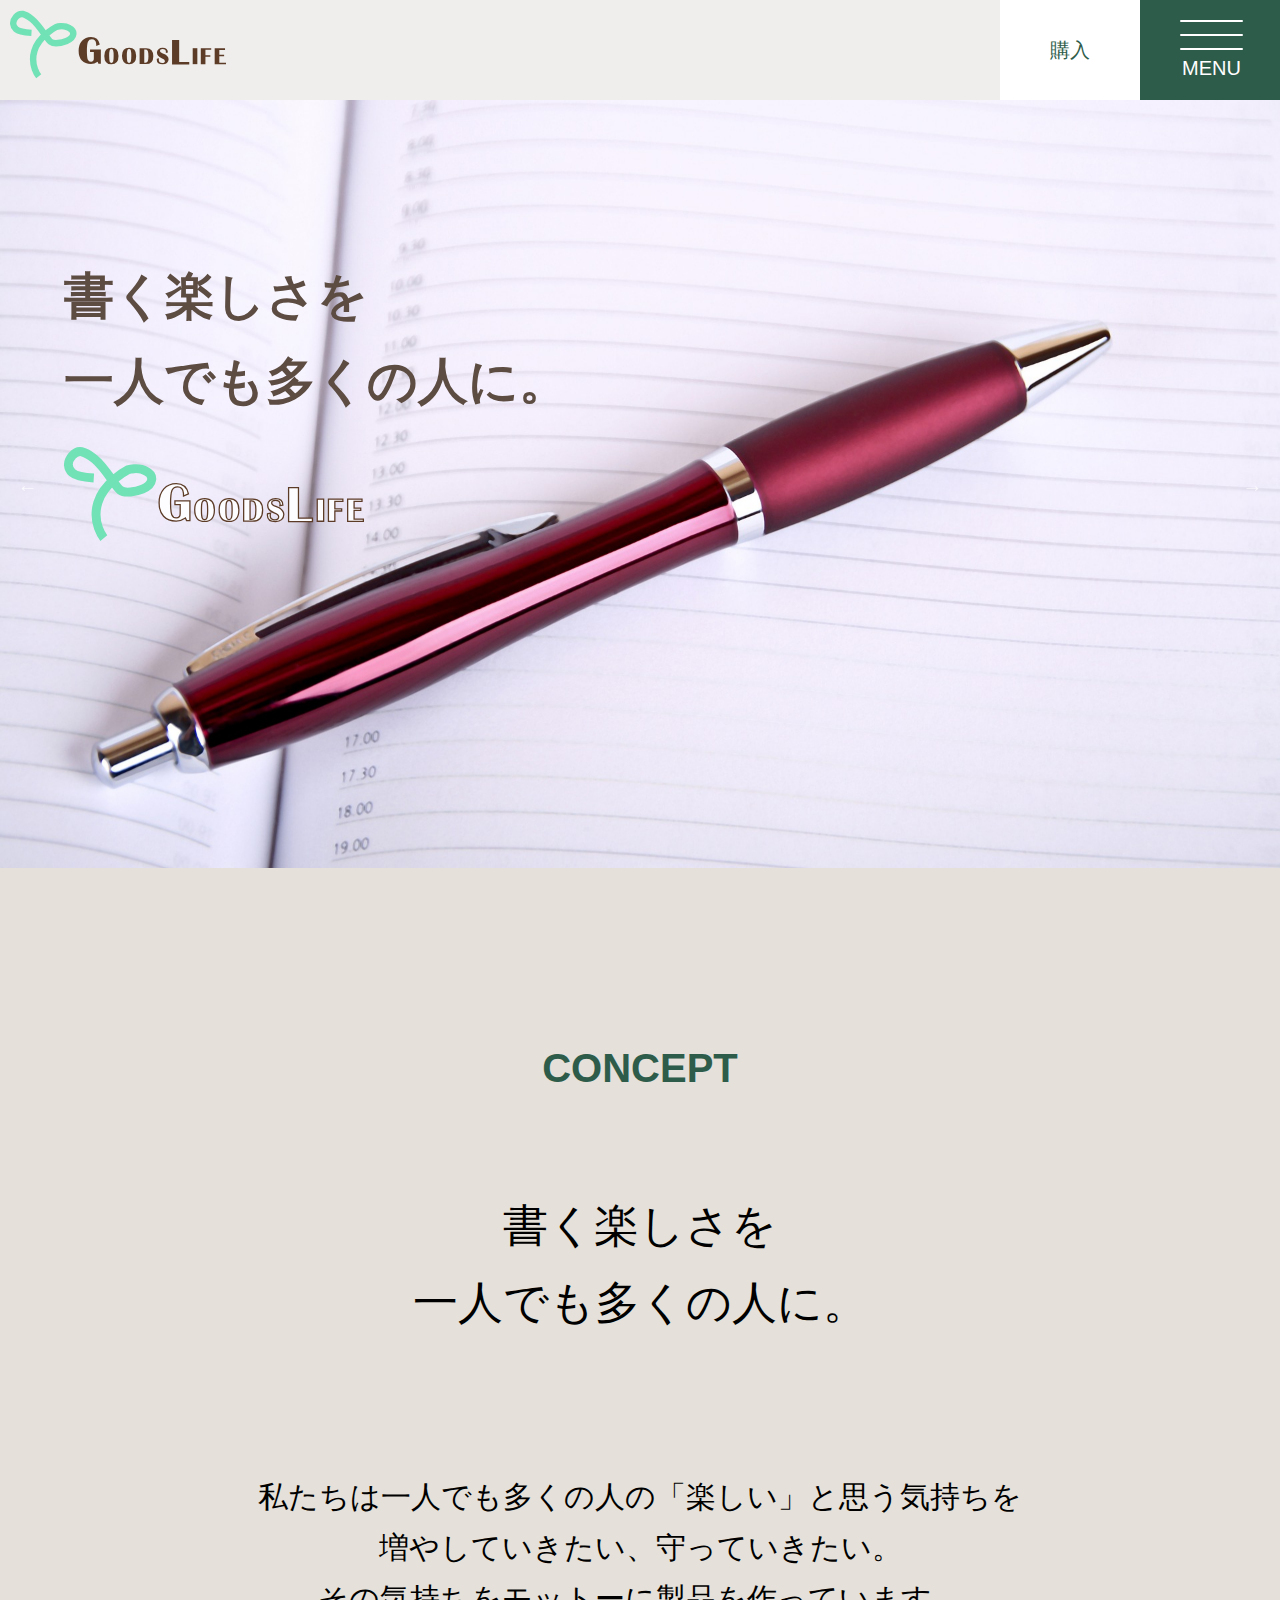
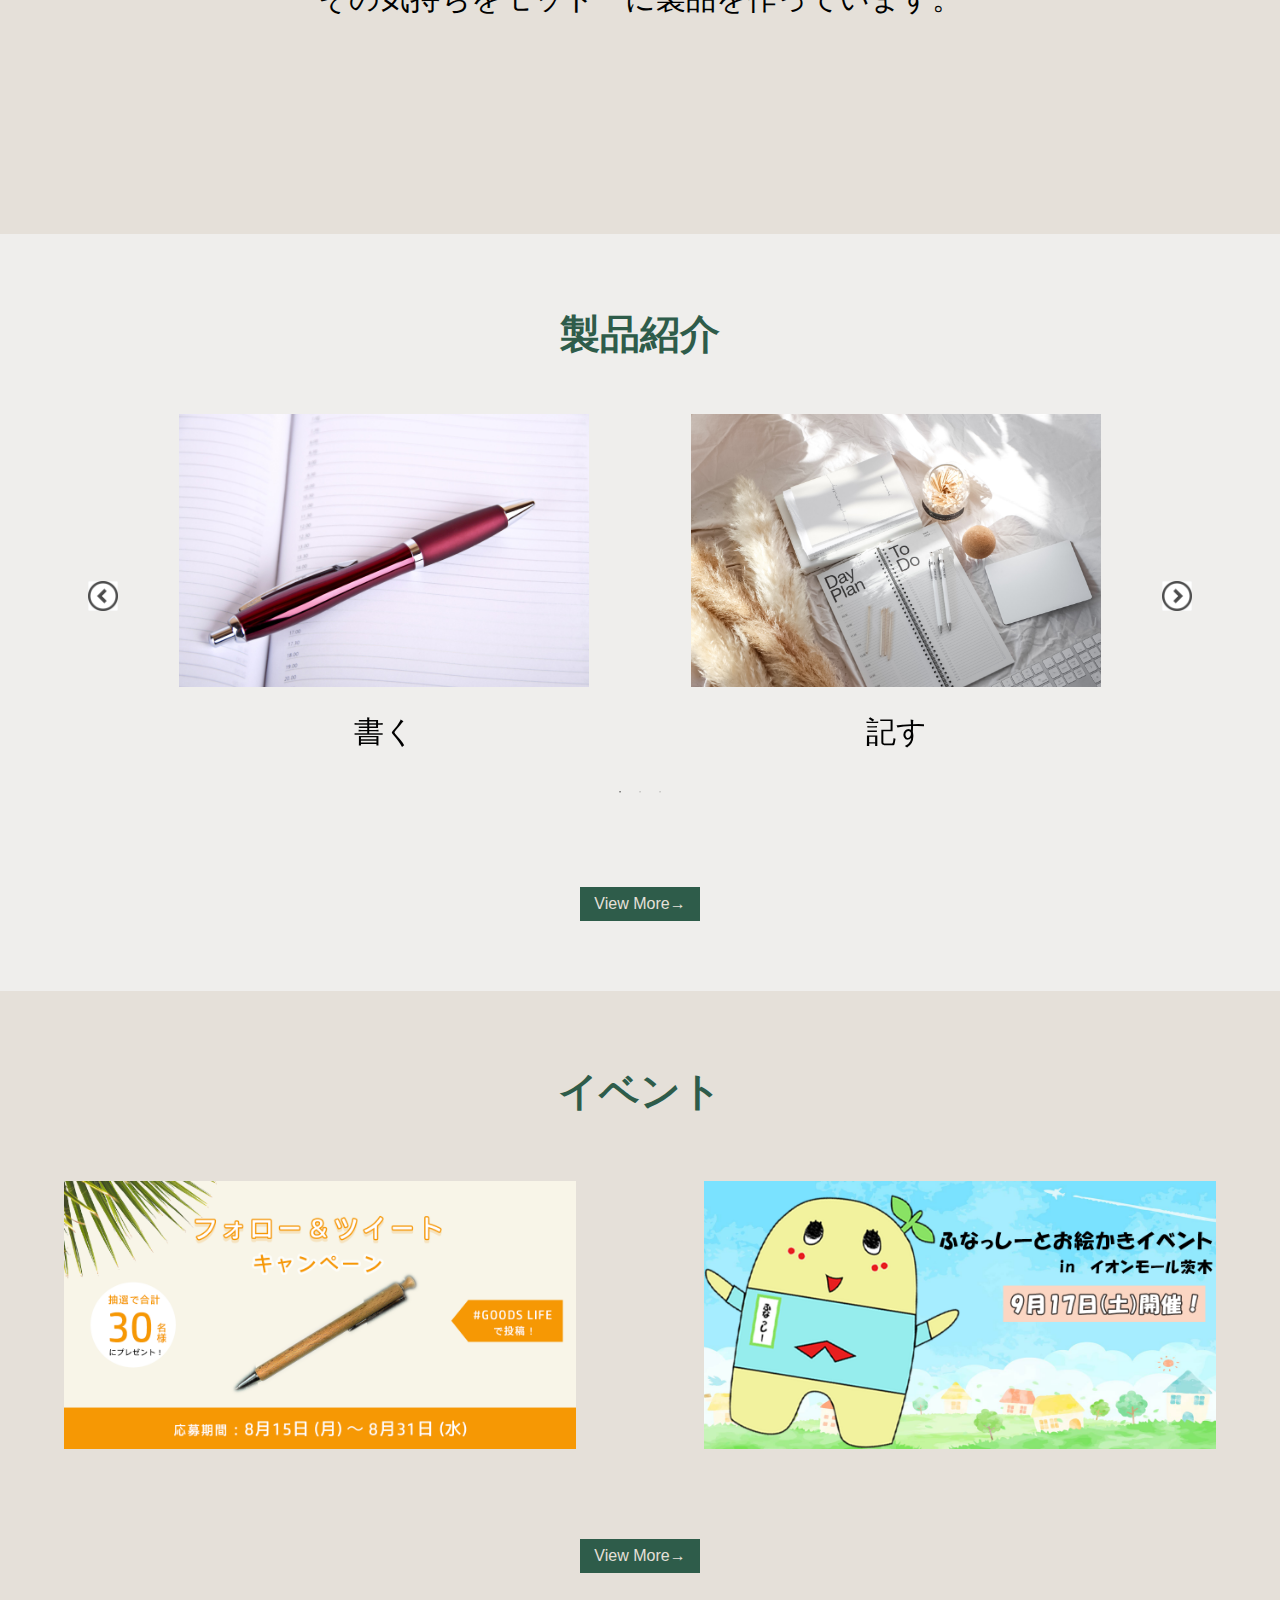
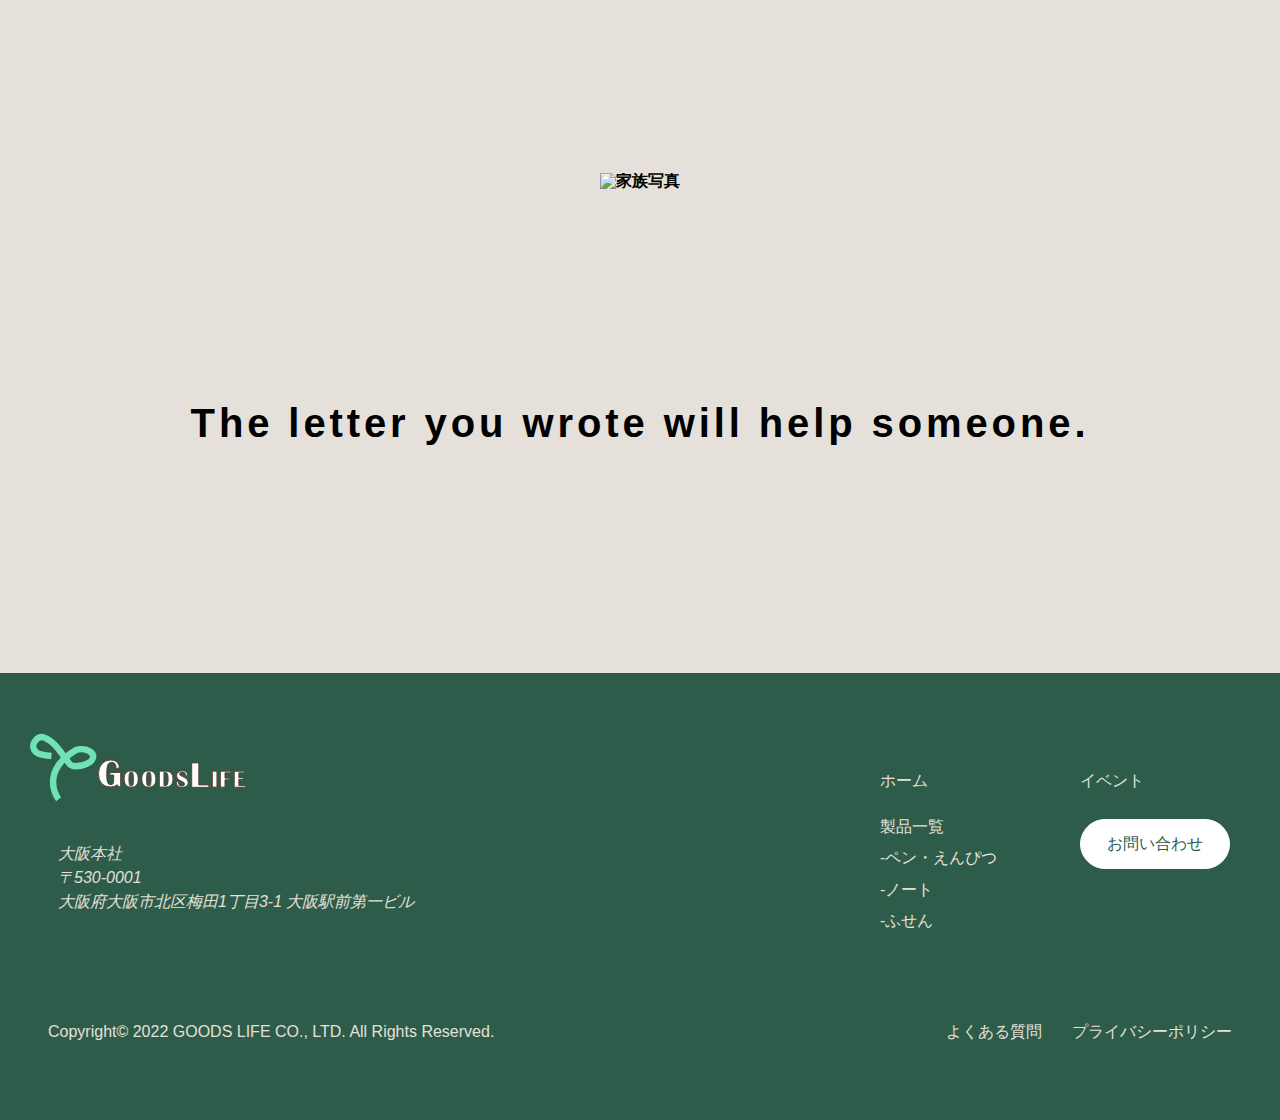
==== commit 5104ae22: "Add files via upload" ====
--- a/index.html
+++ b/index.html
@@ -1,287 +1,293 @@
-<!DOCTYPE html>
-<html lang="ja">
-  <head>
-    <meta charset="UTF-8" />
-    <meta http-equiv="X-UA-Compatible" content="IE=edge" />
-    <meta name="viewport" content="width=device-width, initial-scale=1.0" />
-    <title>GOODS LIFE (グッズライフ) | 公式サイト</title>
-    <link rel="stylesheet" href="css/style_reset.css" />
-    <link rel="stylesheet" href="css/vegas.min.css" />
-    <link rel="stylesheet" href="css/slick.css" />
-    <link rel="stylesheet" href="css/slick-theme.css" />
-    <link rel="stylesheet" href="css/style.css" />
-  </head>
-
-  <body class="topPage" id="topPage">
-    <div class="wrap">
-      <header>
-        <h1 class="h1logo">
-          <a href="#" id="page_top"
-            ><img
-              src="images/SVG/logo_color.svg"
-              alt="会社ロゴ"
-              width="300"
-              height="94"
-          /></a>
-        </h1>
-        <nav class="header_nav">
-          <div class="nav_box">
-            <ul class="nav_hamburger">
-              <li>
-                <a class="btn border" href="index.html"><span>ホーム</span></a>
-              </li>
-              <li>
-                <a class="btn border" href="product.html"
-                  ><span>製品一覧</span></a
-                >
-                <a class="btn" href="product.html"
-                  ><span>- ペン・えんぴつ</span></a
-                >
-                <a class="btn" href="product.html"><span>- ノート</span></a>
-                <a class="btn" href="product.html"><span>- ふせん</span></a>
-              </li>
-
-              <a class="btn border" href="event.html"><span>イベント</span></a>
-
-              <li>
-                <a class="btn border" href="contact.html"
-                  ><span>お問い合わせ</span></a
-                >
-              </li>
-            </ul>
-          </div>
-        </nav>
-        <div class="btn_design">
-          <div class="buy_btn">
-            <a href="https://www.rakuten.co.jp/" target="_blank">購入</a>
-          </div>
-          <div class="menu_btn" id="menu_btn">
-            <span></span><span></span><span></span>
-          </div>
-        </div>
-      </header>
-
-      <main>
-        <div class="main_view">
-          <div class="main_logo">
-            <h2 class="logo_slide">
-              書く楽しさを<br />
-              一人でも多くの人に。
-            </h2>
-            <img
-              src="images/SVG/logo_monotone.svg"
-              alt="会社ロゴ"
-              width="300"
-              height="94"
-            />
-          </div>
-          <ul class="slide">
-            <li><img src="images/redpen.jpg" alt="" width="3" height="2" /></li>
-            <li>
-              <img src="images/color_note.jpg" alt="" width="3" height="2" />
-            </li>
-            <li>
-              <img src="images/color_husen.jpg" alt="" width="3" height="2" />
-            </li>
-          </ul>
-        </div>
-
-        <section class="concept_section">
-          <div class="concept_Content">
-            <h3 class="h3title">CONCEPT</h3>
-            <p class="concept_message">
-              書く楽しさを<br />
-              一人でも多くの人に。
-            </p>
-            <p class="concept_index">
-              私たちは一人でも多くの人の「楽しい」と思う気持ちを<br />
-              増やしていきたい、守っていきたい。<br />
-              その気持ちをモットーに製品を作っています。
-            </p>
-          </div>
-        </section>
-
-        <section class="product_section">
-          <div class="product_Content">
-            <h3 class="h3title">製品紹介</h3>
-            <ul class="product_Slide">
-              <li>
-                <a href="product.html"
-                  ><img
-                    src="images/redpen.jpg"
-                    alt="ボールペン画像"
-                    width="499"
-                    height="323"
-                  /><span>書く</span></a
-                >
-              </li>
-              <li>
-                <a href="product.html">
-                  <img
-                    src="images/plan_note.jpg"
-                    alt="ノート画像"
-                    width="499"
-                    height="323"
-                  /><span>記す</span></a
-                >
-              </li>
-              <li>
-                <a href="product.html">
-                  <img
-                    src="images/onecolor_husen.jpg"
-                    alt="ふせん画像"
-                    width="499"
-                    height="323"
-                  /><span>貼る</span></a
-                >
-              </li>
-            </ul>
-            <a class="hero_btn" href="product.html">View More→</a>
-          </div>
-        </section>
-
-        <section class="event_section">
-          <div class="event_Content">
-            <h3 class="h3title">イベント</h3>
-            <div class="banner_Slide">
-              <a href="event.html" class="bannerSlide_img1"
-                ><img
-                  src="images/pen_banner.png"
-                  alt="フォロー＆リツイートキャンペーン"
-                  width="485"
-                  height="280"
-              /></a>
-              <a href="event.html" class="bannerSlide_img2">
-                <img
-                  src="images/picture_eventbanner.png"
-                  alt="ふなっしーとお絵かき体験"
-                  width="485"
-                  height="280"
-              /></a>
-            </div>
-            <a class="hero_btn" href="event.html">View More→</a>
-          </div>
-        </section>
-      </main>
-
-      <footer>
-        <div class="footer_box1">
-          <img src="images/familyphoto.jpg" alt="家族写真" />
-          <div class="family_logo">
-            <p>The letter you wrote <span>will help someone.</span></p>
-          </div>
-        </div>
-        <div class="footer_box2">
-          <a href="#">
-            <img
-              src="images/SVG/logo_monotone.svg"
-              alt="会社ロゴ"
-              width="300"
-              height="94"
-            />
-          </a>
-          <nav class="footer_nav">
-            <div class="home_nav">
-              <a href="#"><span>ホーム</span></a>
-            </div>
-            <div class="product_nav">
-              <a href="product.html"><span>製品一覧</span></a>
-              <a href="product.html"><span>-ペン・えんぴつ</span></a>
-              <a href="product.html"><span>-ノート</span></a>
-              <a href="product.html"><span>-ふせん</span></a>
-            </div>
-            <div class="event_nav">
-              <a href="event.html"><span>イベント</span></a>
-            </div>
-            <div class="contact_nav">
-              <a href="contact.html"><span>お問い合わせ</span></a>
-            </div>
-          </nav>
-          <address>
-            <div class="footer_address">
-              <p>大阪本社</p>
-              <p>
-                〒530-0001<br />
-                大阪府大阪市北区梅田1丁目3-1 大阪駅前第一ビル
-              </p>
-            </div>
-          </address>
-          <div class="footer_copyright">
-            <div class="footer_privacy">
-              <p>よくある質問</p>
-              <p>プライバシーポリシー</p>
-            </div>
-            <p class="footercopyright_item">
-              Copyright© 2022 GOODS LIFE CO., LTD. All Rights Reserved.
-            </p>
-          </div>
-        </div>
-      </footer>
-    </div>
-
-    <script src="https://ajax.googleapis.com/ajax/libs/jquery/3.6.0/jquery.min.js"></script>
-    <script src="js/vegas.min.js"></script>
-    <script src="js/slick.min.js"></script>
-
-    <script>
-      $(document).ready(function () {
-        $(".slide").slick({
-          autoplay: true,
-          fade: true,
-          cssEase: "linear",
-          speed: 2000,
-          autoplaySpeed: 2000,
-        });
-      });
-
-      $(document).ready(function () {
-        $(".product_Slide").slick({
-          dots: true,
-          infinite: true,
-          slidesToShow: 2,
-          slidesToScroll: 1,
-          arrows: true,
-          prevArrow:
-            '<img src="images/btn_left.jpeg" class="slide-arrow prev-arrow">',
-          nextArrow:
-            '<img src="images/btn_right.jpeg" class="slide-arrow next-arrow">',
-          responsive: [
-            {
-              breakpoint: 640,
-              settings: {
-                slidesToShow: 1,
-                slidesToScroll: 1,
-                autoplay: true,
-              },
-            },
-          ],
-        });
-      });
-
-      function toggleNav() {
-        let body = document.body;
-        let menu_btn = document.getElementById("menu_btn");
-        menu_btn.addEventListener("pointerup", function () {
-          body.classList.toggle("navOpen");
-        });
-      }
-      toggleNav();
-
-      function btn() {
-        let body = document.body;
-        let btn = document.getElementsByClassName("btn");
-        let btns = Array.from(btn);
-        btns.forEach(function (btn) {
-          btn.addEventListener("pointerup", function () {
-            body.classList.remove("navOpen");
-          });
-        });
-      }
-      btn();
-
-      $(".menu_btn").click(function () {
-        $(this).toggleClass("active");
-      });
-    </script>
-  </body>
-</html>
+<!DOCTYPE html>
+<html lang="ja">
+  <head>
+    <meta charset="UTF-8" />
+    <meta http-equiv="X-UA-Compatible" content="IE=edge" />
+    <meta name="viewport" content="width=device-width, initial-scale=1.0" />
+    <title>GOODS LIFE (グッズライフ) | 公式サイト</title>
+    <link rel="stylesheet" href="css/style_reset.css" />
+    <link rel="stylesheet" href="css/vegas.min.css" />
+    <link rel="stylesheet" href="css/slick.css" />
+    <link rel="stylesheet" href="css/slick-theme.css" />
+    <link rel="stylesheet" href="css/style.css" />
+  </head>
+
+  <body class="topPage" id="topPage">
+    <div class="wrap">
+      <header>
+        <h1 class="h1logo">
+          <a href="#" id="page_top"
+            ><img
+              src="images/SVG/logo_color.svg"
+              alt="会社ロゴ"
+              width="300"
+              height="94"
+          /></a>
+        </h1>
+        <nav class="header_nav">
+          <div class="nav_box">
+            <ul class="nav_hamburger">
+              <li>
+                <a class="btn border" href="index.html"><span>ホーム</span></a>
+              </li>
+              <li>
+                <a class="btn border" href="product.html"
+                  ><span>製品一覧</span></a
+                >
+                <a class="btn" href="product.html"
+                  ><span class="product_design">- ペン・えんぴつ</span></a
+                >
+                <a class="btn" href="product.html"
+                  ><span class="product_design">- ノート</span></a
+                >
+                <a class="btn" href="product.html"
+                  ><span class="product_design">- ふせん</span></a
+                >
+              </li>
+              <li>
+                <a class="btn border" href="event.html"
+                  ><span>イベント</span></a
+                >
+              </li>
+              <li>
+                <a class="btn border" href="contact.html"
+                  ><span>お問い合わせ</span></a
+                >
+              </li>
+            </ul>
+          </div>
+        </nav>
+        <div class="btn_design">
+          <div class="buy_btn">
+            <a href="https://www.rakuten.co.jp/" target="_blank">購入</a>
+          </div>
+          <div class="menu_btn" id="menu_btn">
+            <span></span><span></span><span></span>
+          </div>
+        </div>
+      </header>
+
+      <main>
+        <div class="main_view">
+          <div class="main_logo">
+            <h2 class="logo_slide">
+              書く楽しさを<br />
+              一人でも多くの人に。
+            </h2>
+            <img
+              src="images/SVG/logo_monotone.svg"
+              alt="会社ロゴ"
+              width="300"
+              height="94"
+            />
+          </div>
+          <ul class="slide">
+            <li><img src="images/redpen.jpg" alt="" width="3" height="2" /></li>
+            <li>
+              <img src="images/color_note.jpg" alt="" width="3" height="2" />
+            </li>
+            <li>
+              <img src="images/color_husen.jpg" alt="" width="3" height="2" />
+            </li>
+          </ul>
+        </div>
+
+        <section class="concept_section">
+          <div class="concept_Content">
+            <h3 class="h3title">CONCEPT</h3>
+            <p class="concept_message">
+              書く楽しさを<br />
+              一人でも多くの人に。
+            </p>
+            <p class="concept_index">
+              私たちは一人でも多くの人の「楽しい」と思う気持ちを<br />
+              増やしていきたい、守っていきたい。<br />
+              その気持ちをモットーに製品を作っています。
+            </p>
+          </div>
+        </section>
+
+        <section class="product_section">
+          <div class="product_Content">
+            <h3 class="h3title">製品紹介</h3>
+            <ul class="product_Slide">
+              <li>
+                <a href="product.html"
+                  ><img
+                    src="images/redpen.jpg"
+                    alt="ボールペン画像"
+                    width="499"
+                    height="323"
+                  /><span>書く</span></a
+                >
+              </li>
+              <li>
+                <a href="product.html">
+                  <img
+                    src="images/plan_note.jpg"
+                    alt="ノート画像"
+                    width="499"
+                    height="323"
+                  /><span>記す</span></a
+                >
+              </li>
+              <li>
+                <a href="product.html">
+                  <img
+                    src="images/onecolor_husen.jpg"
+                    alt="ふせん画像"
+                    width="499"
+                    height="323"
+                  /><span>貼る</span></a
+                >
+              </li>
+            </ul>
+            <a class="hero_btn" href="product.html">View More→</a>
+          </div>
+        </section>
+
+        <section class="event_section">
+          <div class="event_Content">
+            <h3 class="h3title">イベント</h3>
+            <div class="banner_Slide">
+              <a href="event.html" class="bannerSlide_img1"
+                ><img
+                  src="images/pen_banner.png"
+                  alt="フォロー＆リツイートキャンペーン"
+                  width="485"
+                  height="280"
+              /></a>
+              <a href="event.html" class="bannerSlide_img2">
+                <img
+                  src="images/picture_eventbanner.png"
+                  alt="ふなっしーとお絵かき体験"
+                  width="485"
+                  height="280"
+              /></a>
+            </div>
+            <a class="hero_btn" href="event.html">View More→</a>
+          </div>
+        </section>
+      </main>
+
+      <footer>
+        <div class="footer_box1">
+          <img src="images/familyphoto.jpg" alt="家族写真" />
+          <div class="family_logo">
+            <p>The letter you wrote <span>will help someone.</span></p>
+          </div>
+        </div>
+        <div class="footer_box2">
+          <a href="#">
+            <img
+              src="images/SVG/logo_monotone.svg"
+              alt="会社ロゴ"
+              width="300"
+              height="94"
+            />
+          </a>
+          <nav class="footer_nav">
+            <div class="home_nav">
+              <a href="#"><span>ホーム</span></a>
+            </div>
+            <div class="product_nav">
+              <a href="product.html"><span>製品一覧</span></a>
+              <a href="product.html"><span>-ペン・えんぴつ</span></a>
+              <a href="product.html"><span>-ノート</span></a>
+              <a href="product.html"><span>-ふせん</span></a>
+            </div>
+            <div class="event_nav">
+              <a href="event.html"><span>イベント</span></a>
+            </div>
+            <div class="contact_nav">
+              <a href="contact.html"><span>お問い合わせ</span></a>
+            </div>
+          </nav>
+          <address>
+            <div class="footer_address">
+              <p>大阪本社</p>
+              <p>
+                〒530-0001<br />
+                大阪府大阪市北区梅田1丁目3-1 大阪駅前第一ビル
+              </p>
+            </div>
+          </address>
+          <div class="footer_copyright">
+            <div class="footer_privacy">
+              <p>よくある質問</p>
+              <p>プライバシーポリシー</p>
+            </div>
+            <p class="footercopyright_item">
+              Copyright© 2022 GOODS LIFE CO., LTD. All Rights Reserved.
+            </p>
+          </div>
+        </div>
+      </footer>
+    </div>
+
+    <script src="https://ajax.googleapis.com/ajax/libs/jquery/3.6.0/jquery.min.js"></script>
+    <script src="js/vegas.min.js"></script>
+    <script src="js/slick.min.js"></script>
+
+    <script>
+      $(document).ready(function () {
+        $(".slide").slick({
+          autoplay: true,
+          fade: true,
+          cssEase: "linear",
+          speed: 2000,
+          autoplaySpeed: 2000,
+        });
+      });
+
+      $(document).ready(function () {
+        $(".product_Slide").slick({
+          dots: true,
+          infinite: true,
+          slidesToShow: 2,
+          slidesToScroll: 1,
+          arrows: true,
+          prevArrow:
+            '<img src="images/btn_left.jpeg" class="slide-arrow prev-arrow">',
+          nextArrow:
+            '<img src="images/btn_right.jpeg" class="slide-arrow next-arrow">',
+          responsive: [
+            {
+              breakpoint: 640,
+              settings: {
+                slidesToShow: 1,
+                slidesToScroll: 1,
+                autoplay: true,
+              },
+            },
+          ],
+        });
+      });
+
+      function toggleNav() {
+        let body = document.body;
+        let menu_btn = document.getElementById("menu_btn");
+        menu_btn.addEventListener("pointerup", function () {
+          body.classList.toggle("navOpen");
+        });
+      }
+      toggleNav();
+
+      function btn() {
+        let body = document.body;
+        let btn = document.getElementsByClassName("btn");
+        let btns = Array.from(btn);
+        btns.forEach(function (btn) {
+          btn.addEventListener("pointerup", function () {
+            body.classList.remove("navOpen");
+          });
+        });
+      }
+      btn();
+
+      $(".menu_btn").click(function () {
+        $(this).toggleClass("active");
+      });
+    </script>
+  </body>
+</html>
--- a/css/style.css
+++ b/css/style.css
@@ -53,13 +53,19 @@
   border-bottom: 1px solid #fff;
   padding-top: 100px;
 }
-.nav_hamburger a {
+.border {
   display: block;
   color: #fff;
   padding: 2em;
 }
+.product_design {
+  display: block;
+  color: #fff;
+  padding: 1em;
+  font-size: 1.4rem;
+}
 .nav_hamburger a span:hover {
-  border-bottom: 1px solid;
+  color: #5c4c42;
 }
 .border {
   border-top: 1px solid #fff;
@@ -74,6 +80,9 @@
 .buy_btn a {
   color: #2e5c4a;
   font-size: 2rem;
+}
+.buy_btn a:hover {
+  border-bottom: #2e5c4a 1px solid;
 }
 .menu_btn {
   height: 100px;
@@ -187,6 +196,7 @@
 .logo_slide {
   font-size: 5rem;
   color: #5c4c42;
+  line-height: 1.7;
 }
 .main_logo img {
   width: 300px;
@@ -230,11 +240,11 @@
 }
 .concept_message {
   font-size: 4.5rem;
-  line-height: 1.5;
+  line-height: 1.7;
 }
 .concept_index {
   font-size: 3rem;
-  line-height: 1.2;
+  line-height: 1.7;
 }
 .product_section {
   background: #efeeec;
@@ -319,9 +329,6 @@
 }
 .banner_Slide a:hover {
   filter: brightness(50%);
-}
-footer {
-  margin: 50px 0 0;
 }
 .footer_box1 {
   position: relative;
@@ -503,14 +510,6 @@
 .husen_fontsize {
   font-size: 1.5rem;
 }
-.footer_family {
-  position: relative;
-}
-.footerfamily_logo {
-  width: 30%;
-  position: absolute;
-  top: 20px;
-}
 /*EVENTページ*/
 .pen_campaign,
 .hunassi_event {
@@ -528,16 +527,17 @@
 .penbanner_img,
 .hunassibanner_img {
   margin: 8rem 0;
+  text-align: center;
 }
 .penbanner_img img,
 .hunassibanner_img img {
-  width: 100%;
+  width: 80%;
 }
 .penbanner_index {
   text-align: center;
   font-size: 2.8rem;
   padding: 4rem 0;
-  line-height: 1.3;
+  line-height: 2;
 }
 .penbanner_detail {
   padding: 2rem 0 6rem 0;
@@ -637,8 +637,26 @@
 /*スマホページ*/
 @media screen and (max-width: 1000px) {
   /*HOMEページ*/
+  .logo_slide {
+    font-size: 4rem;
+  }
+  .h3title {
+    font-size: 3.5rem;
+  }
+  .concept_message {
+    font-size: 3rem;
+  }
+  .concept_index {
+    font-size: 2.3rem;
+  }
+  .product_Slide a {
+    font-size: 2.5rem;
+  }
   .banner_Slide {
     display: block;
+  }
+  .banner_Slide img {
+    width: 50%;
   }
   .bannerSlide_img2 {
     display: block;
@@ -718,6 +736,26 @@
   .money_name {
     font-size: 2rem;
   }
+  /*eventページ*/
+  .event_h3title {
+    font-size: 3rem;
+  }
+  .penbanner_index {
+    font-size: 2.3rem;
+  }
+  .penbannerdetailtitle_day {
+    margin-bottom: 2em;
+  }
+  .penbannerdetailtitle_index {
+    width: 100%;
+    line-height: 1.5;
+    margin-bottom: 2em;
+    padding: 0 1em;
+  }
+  .hunassibannerdetailtitle_date,
+  .hunassibannerdetailtitle_index {
+    font-size: 2.5rem;
+  }
 }
 @media screen and (max-width: 640px) {
   /*共通NAV*/
@@ -729,6 +767,9 @@
   .buy_btn {
     display: none;
   }
+  .header_nav {
+    width: 140px;
+  }
   /*共通タイトルページ*/
   .product_titlebox::before {
     width: 640px;
@@ -751,6 +792,7 @@
     width: 160px;
     height: 50px;
   }
+
   .main_logo {
     text-align: center;
     margin: 0 auto;
@@ -772,13 +814,8 @@
   .concept_section p {
     padding: 70px 2em 60px;
   }
-  .concept_message {
-    font-size: 3rem;
-    line-height: 1.5;
-  }
   .concept_index {
-    font-size: 2rem;
-    line-height: 1.2;
+    font-size: 1.6rem;
   }
   .product_Content {
     padding: 50px 2em 20px;
@@ -788,28 +825,7 @@
     font-weight: bold;
   }
   .footer_box1 {
-    position: relative;
-    text-align: center;
-    color: black;
-    height: 50%;
-    font-weight: bold;
-  }
-  .footer_box1 img {
-    object-position: 70% 35%;
-  }
-  .family_logo {
-    height: 0;
-    top: 40px;
-    left: 10px;
-    font-size: 2rem;
-    letter-spacing: 3px;
-    margin: 0;
-    display: flex;
-    align-items: left;
-    justify-content: left;
-  }
-  .family_logo span {
-    display: block;
+    display: none;
   }
   .footer_nav {
     display: block;
@@ -874,14 +890,9 @@
   }
   .penbannerdetailtitle_day {
     font-size: 1.6rem;
-    margin-bottom: 2em;
   }
   .penbannerdetailtitle_index {
-    width: 100%;
-    line-height: 1.5;
     font-size: 1.6rem;
-    margin-bottom: 2em;
-    padding: 0 1em;
   }
   .hunassi_event {
     margin-bottom: 50px;
